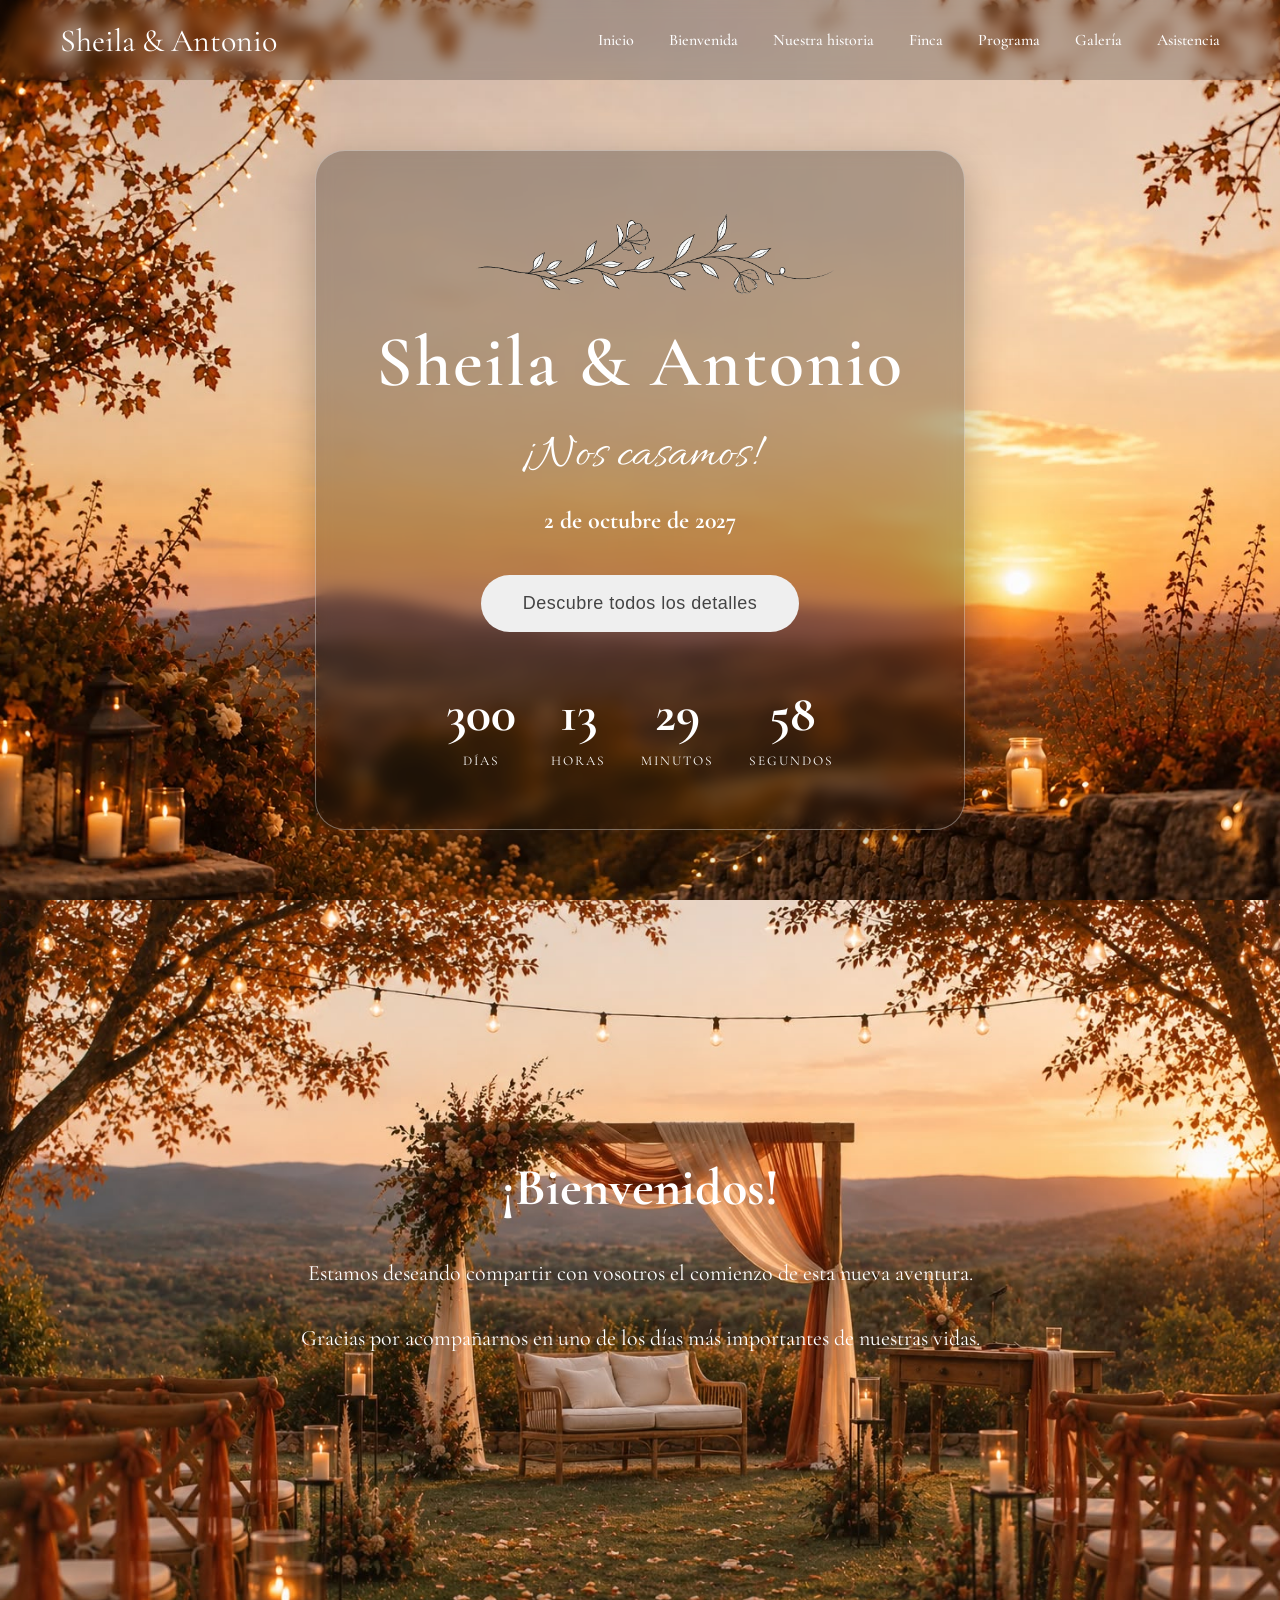
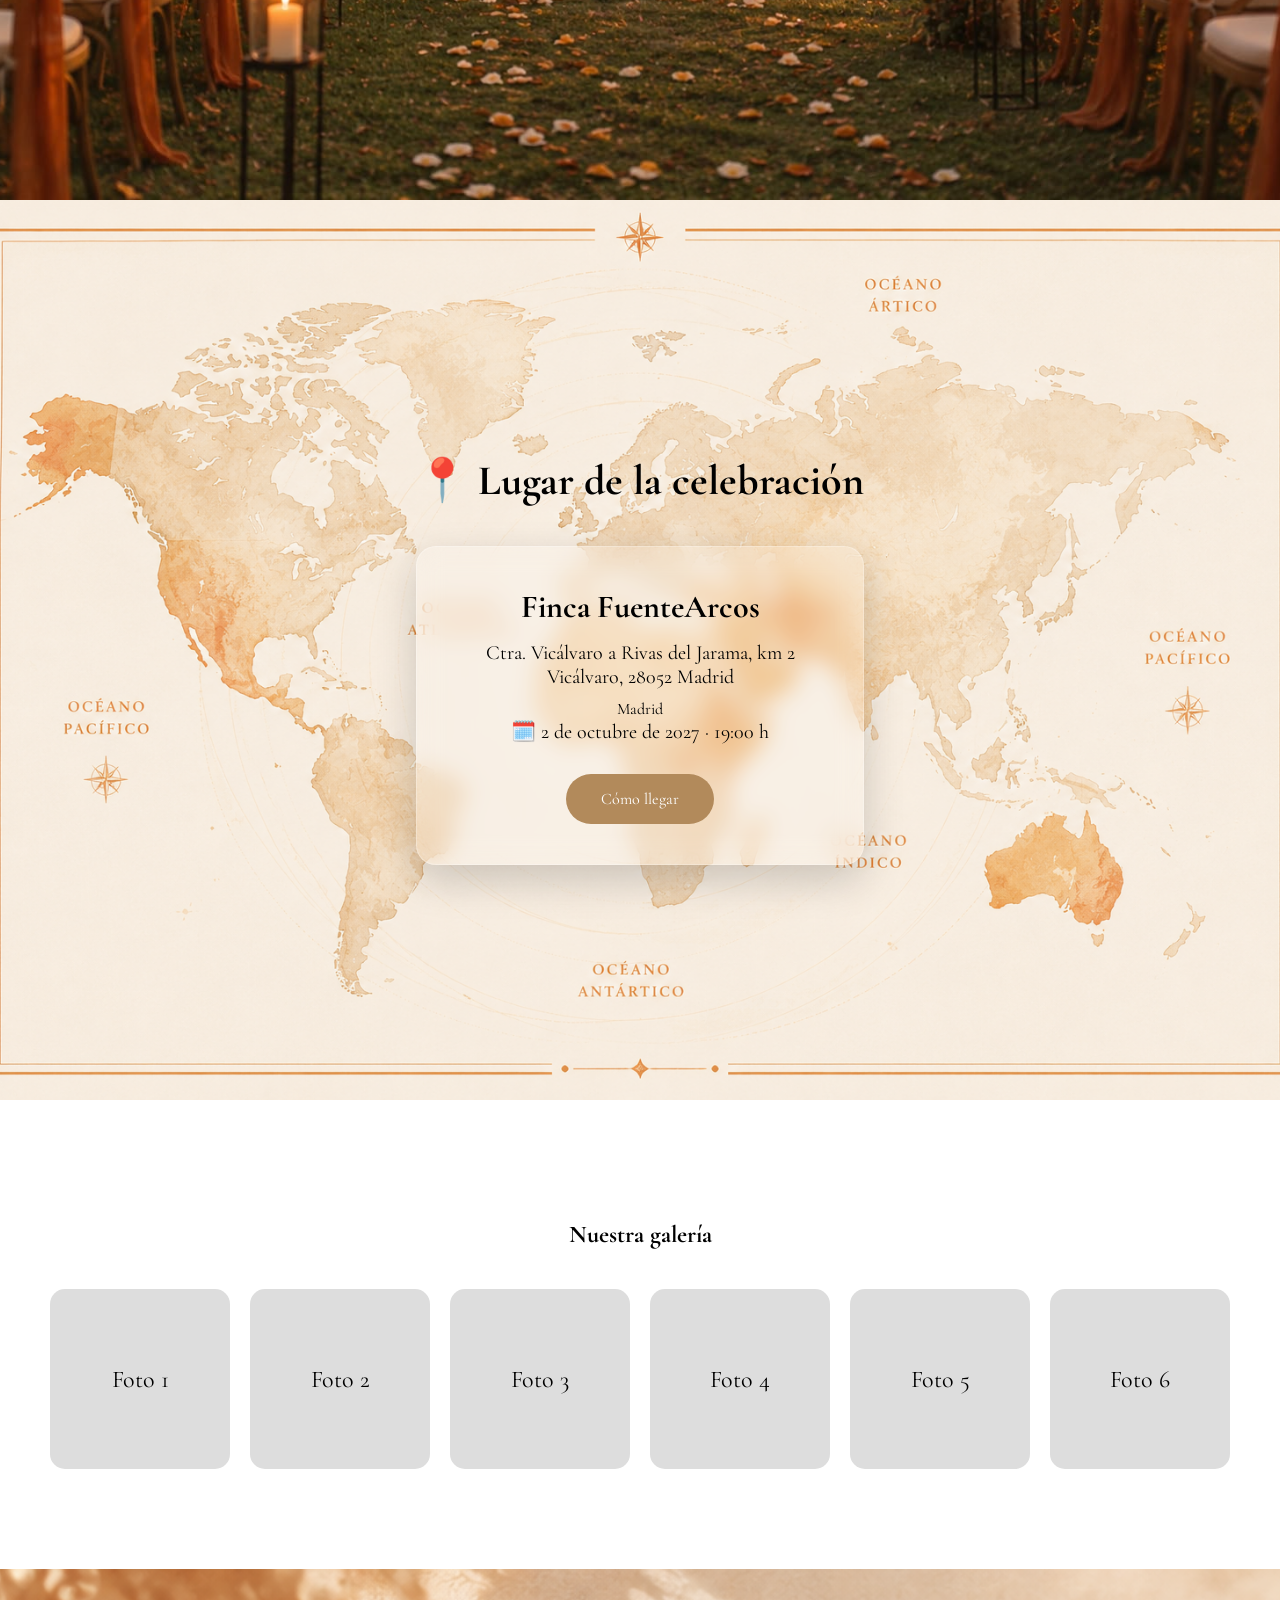
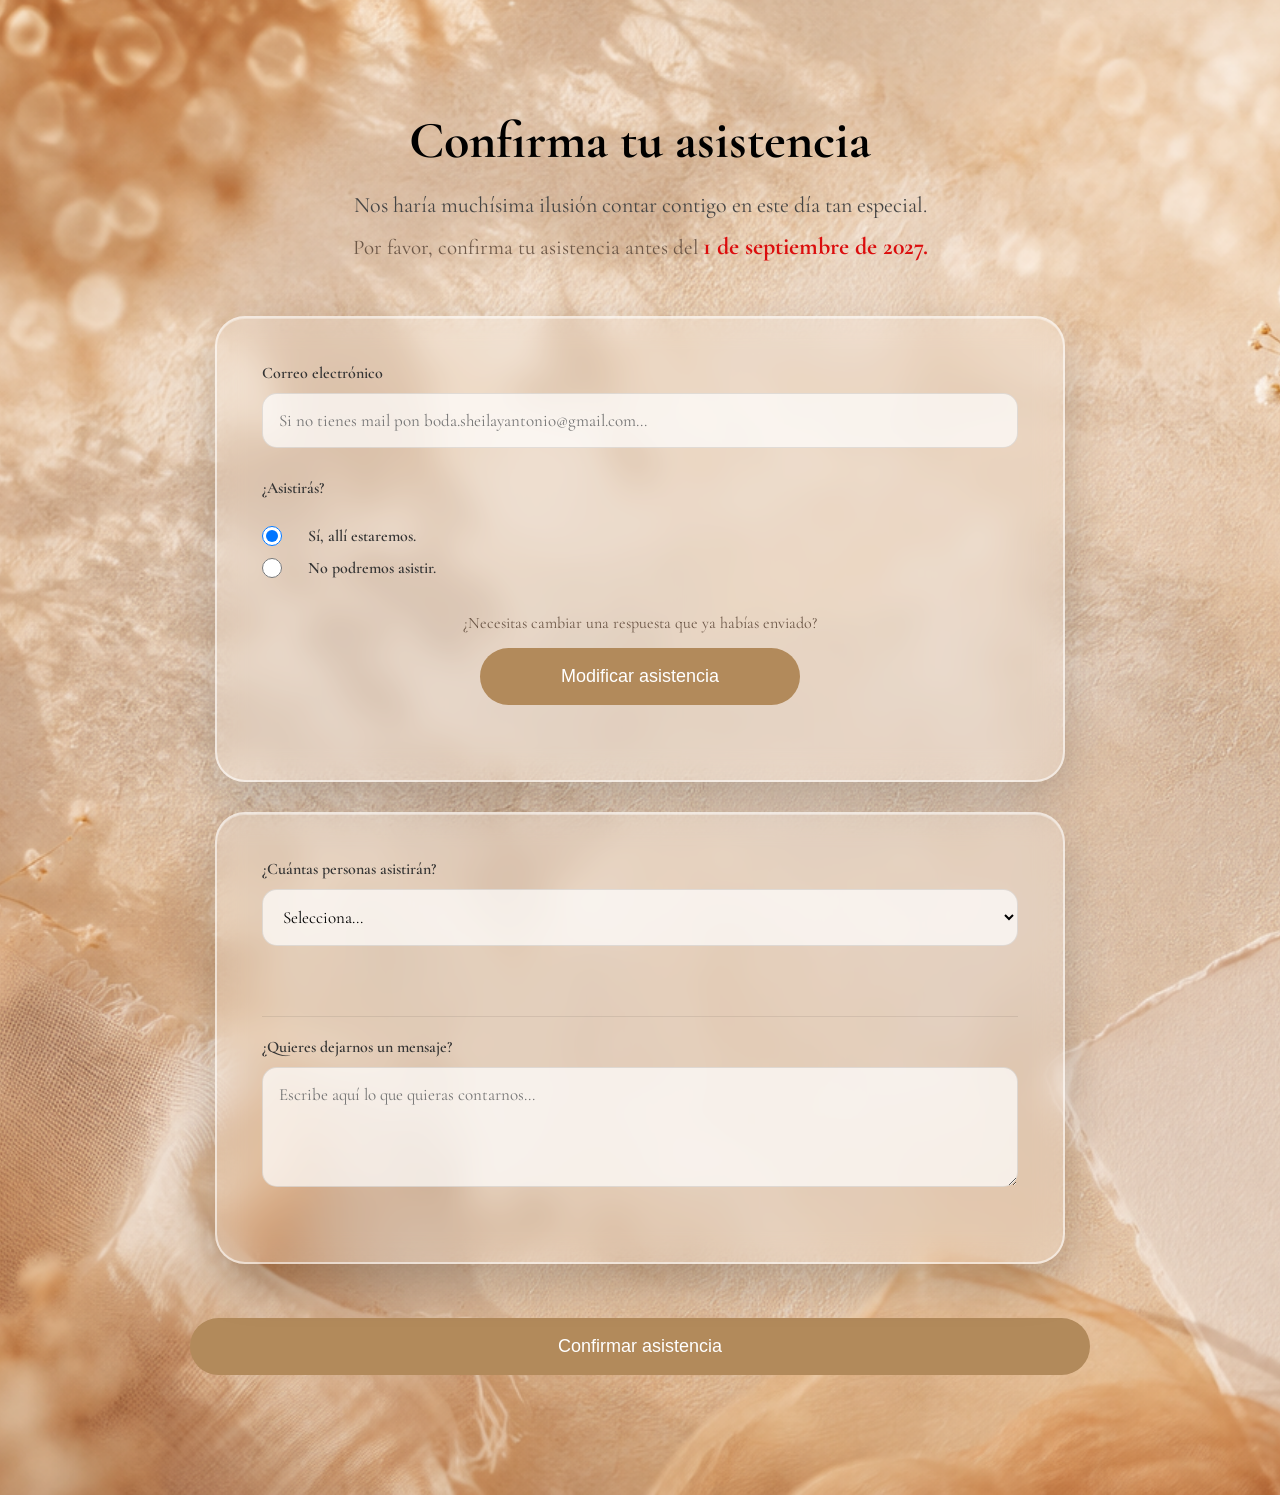
==== index.html @ 1bcec1aa "Descripción del cambio" ====
<!DOCTYPE html>
<html lang="es">

<head>
    <meta charset="UTF-8">
    <meta name="viewport" content="width=device-width, initial-scale=1.0">
    <title>Nuestra boda</title>

    <!-- CSS -->
    <link rel="stylesheet" href="css/style.css">

    <!-- Google Fonts -->
    <link rel="preconnect" href="https://fonts.googleapis.com">
    <link rel="preconnect" href="https://fonts.gstatic.com" crossorigin>

    <link href="https://fonts.googleapis.com/css2?family=Cormorant+Garamond:wght@400;600&family=Montserrat:wght@300;500;700&display=swap" rel="stylesheet">

    <link href="https://fonts.googleapis.com/css2?family=Allura&display=swap" rel="stylesheet">
</head>

<body>

    <!-- =========================
         BARRA DE NAVEGACIÓN
    ========================== -->

    <nav class="navbar">

        <div class="logo">
         Sheila & Antonio
        </div>

        <button
            type="button"
            id="menuToggle"
            class="menu-toggle"
            aria-label="Abrir menú"
            aria-expanded="false"
            aria-controls="menuNavegacion">

            <span></span>
            <span></span>
            <span></span>

        </button>

        <ul id="menuNavegacion">

            <li><a href="#">Inicio</a></li>
            <li><a href="#bienvenida">Bienvenida</a></li>
            <li><a href="#">Nuestra historia</a></li>
            <li><a href="#finca">Finca</a></li>
            <li><a href="#">Programa</a></li>
            <li><a href="#">Galería</a></li>
            <li><a href="#asistencia">Asistencia</a></li>

        </ul>

    </nav>


    <!-- =========================
         PORTADA
    ========================== -->

    <section class="hero">

        <div class="hero-content">

            <div class="overlay">

                <img src="img/logo_flor.png"
                     class="adorno-floral"
                     alt="Adorno floral">

                <h1>Sheila & Antonio</h1>

                <p class="mensaje">
                    ¡Nos casamos!
                </p>

                <h2>2 de octubre de 2027</h2>

                <button id="btnInfo" class="boton-principal">
                    Descubre todos los detalles
                </button>

                <div class="countdown">

                    <div>
                        <span id="dias">000</span>
                        <small>Días</small>
                    </div>

                    <div>
                        <span id="horas">00</span>
                        <small>Horas</small>
                    </div>

                    <div>
                        <span id="minutos">00</span>
                        <small>Minutos</small>
                    </div>

                    <div>
                        <span id="segundos">00</span>
                        <small>Segundos</small>
                    </div>

                </div>

            </div>

        </div>

    </section>


    <!-- =========================
         BIENVENIDA
    ========================== -->

    <section id="bienvenida" class="bienvenida">

        <div class="contenido-bienvenida">

            <h2>¡Bienvenidos!</h2>

            <p>
                Estamos deseando compartir con vosotros el comienzo de esta nueva aventura.
            </p>

            <p>
                Gracias por acompañarnos en uno de los días más importantes de nuestras vidas.
            </p>

        </div>

    </section>


    <!-- =========================
         FINCA
    ========================== -->

    <section id="finca" class="finca">

        <div class="contenido-finca">

            <h2>📍 Lugar de la celebración</h2>

            <div class="tarjeta-finca">

                <h3>Finca FuenteArcos</h3>

                <p class="direccion">
                    Ctra. Vicálvaro a Rivas del Jarama, km 2<br>
                    Vicálvaro, 28052 Madrid
                </p>

                <p>Madrid</p>

                <p class="hora">
                    🗓️ 2 de octubre de 2027 · 19:00 h
                </p>

                <a class="btn-mapa"
                   href="https://www.google.com/maps/place//data=!4m2!3m1!1s0xd423ac9210b9d31:0x128f1963efc38d01?sa=X&ved=1t:8290&ictx=111"
                   target="_blank">

                    Cómo llegar

                </a>

            </div>

        </div>

    </section>


    <!-- =========================
         GALERÍA
    ========================== -->

    <section class="galeria">

        <div class="contenido-galeria">

            <h2>Nuestra galería</h2>

            <div id="contenedorFotos"></div>

        </div>

    </section>

<!-- =========================
     ASISTENCIA
========================= -->

<section id="asistencia" class="asistencia">

    <div class="contenido-asistencia">

        <h2>Confirma tu asistencia</h2>

        <p class="texto-asistencia">
            Nos haría muchísima ilusión contar contigo en este día tan especial.
        </p>

        <p class="fecha-limite">
            Por favor, confirma tu asistencia antes del
            <span>1 de septiembre de 2027.</span>
        </p>

        <form id="formularioAsistencia"
            action="https://script.google.com/macros/s/AKfycbyAbMtqKhKBrFLGI1PVh5pbNw__ouLEEQazLYEHT0qCmwKmHtOqrGkt9QS-QsQX0ey4/exec"
            method="POST"
            target="iframeOculto">
            <!-- =========================
                 TARJETA PRINCIPAL
            ========================== -->

            <div class="tarjeta-asistencia">

                <div class="campo">

                    <label for="email">
                        Correo electrónico
                    </label>

                    <input
                        type="email"
                        id="email"
                        name="email"
                        required
                        placeholder="Si no tienes mail pon boda.sheilayantonio@gmail.com..."></textarea>

                </div>

                <div class="campo">

                    <label>
                        ¿Asistirás?
                    </label>

                    <div class="radio-group">

                        <label>

                            <input
                                type="radio"
                                name="asistencia"
                                value="si"
                                checked>

                            Sí, allí estaremos.

                        </label>

                        <label>

                            <input
                                type="radio"
                                name="asistencia"
                                value="no">

                            No podremos asistir.

                        </label>

                        
                    </div>

                    <div class="modificar-asistencia">

                        <p>
                            ¿Necesitas cambiar una respuesta que ya habías enviado?
                        </p>

                        <button
                            type="button"
                            id="btnModificar"
                            class="btn-confirmar">

                                Modificar asistencia

                        </button>

                    </div>

                </div>

            </div>

            <!-- =========================
                 TARJETA INVITADOS
            ========================== -->

            <div
                id="tarjetaInvitados"
                class="tarjeta-asistencia tarjeta-secundaria visible">

                <div class="campo">

                    <label for="totalAsistentes">
                        ¿Cuántas personas asistirán?
                    </label>

                    <select
                        id="totalAsistentes"
                        name="totalAsistentes">

                        <option value="">Selecciona...</option>

                        <option value="1">1 persona</option>
                        <option value="2">2 personas</option>
                        <option value="3">3 personas</option>
                        <option value="4">4 personas</option>
                        <option value="5">5 personas</option>
                        <option value="6">6 personas</option>

                    </select>

                </div>

                <div id="listaAsistentes"></div>

                <div class="campo mensaje-final">

                    <label for="comentariosSi">
                        ¿Quieres dejarnos un mensaje?
                    </label>

                    <textarea
                        id="comentariosSi"
                        name="comentariosSi"
                        placeholder="Escribe aquí lo que quieras contarnos..."></textarea>

                </div>

            </div>

            <!-- =========================
                 TARJETA MENSAJE
            ========================== -->

            <div
                id="tarjetaMensaje"
                class="tarjeta-asistencia tarjeta-secundaria">

                <div class="campo">

                    <label for="comentarios">
                        ¿Quieres dejarnos un mensaje?
                    </label>

                    <textarea
                        id="comentarios"
                        name="comentarios"
                        placeholder="Escribe aquí lo que quieras contarnos..."></textarea>

                </div>

            </div>

            <!-- =========================
                 BOTÓN
            ========================== -->

            <button
                type="submit"
                class="btn-confirmar">

                Confirmar asistencia

            </button>

        </form>

    </div>

</section>


<iframe
    name="iframeOculto"
    style="display:none;">
</iframe>

<div id="mensajeExito" class="mensaje-exito">

    <div class="mensaje-exito-card">

        <div class="check">❤</div>

        <h2>¡Muchas gracias!</h2>

        <p>
            Hemos recibido correctamente vuestra confirmación.
        </p>

        <p>
            ¡Estamos deseando celebrar este día con vosotros!
        </p>

        <button id="cerrarMensaje" style="display:none;">
            Cerrar
        </button>

    </div>

</div>

<div id="modalModificar" class="modal-modificar">

    <div class="modal-modificar-card">

        <button
            type="button"
            id="cerrarModalModificar"
            class="cerrar-modal">
            ×
        </button>

        <h2>Modificar asistencia</h2>

        <p>
            Introduce el correo electrónico que utilizaste al confirmar.
        </p>

        <div class="campo">

            <label for="emailModificar">
                Correo electrónico
            </label>

            <input
                type="email"
                id="emailModificar"
                placeholder="tu@email.com">

        </div>

        <button
            type="button"
            id="btnBuscarConfirmacion"
            class="btn-confirmar">

            Buscar mi confirmación

        </button>

        <p
            id="mensajeBusqueda"
            class="mensaje-busqueda">
        </p>

    </div>

</div>

<!-- JavaScript -->

<script src="js/script.js"></script>

</body>
</html>
---- css/style.css ----
/* =====================================================
   RESET
===================================================== */

*{
    margin:0;
    padding:0;
    box-sizing:border-box;
}

html{
    scroll-behavior:smooth;
}

body{
    font-family:"Cormorant Garamond", serif;
}


/* =====================================================
   NAVBAR
===================================================== */

.navbar{
    position:fixed;
    top:0;
    left:0;
    width:100%;
    height:80px;

    display:flex;
    justify-content:space-between;
    align-items:center;

    padding:0 60px;

    background:rgba(0,0,0,.20);
    backdrop-filter:blur(8px);

    z-index:1000;
}

.logo{
    color:white;
    font-size:32px;
}

.navbar ul{
    list-style:none;
    display:flex;
    gap:35px;
}

.navbar a{
    color:white;
    text-decoration:none;
    font-weight:500;
    transition:.3s;
}

.navbar a:hover{
    opacity:.7;
}


/* =====================================================
   HERO
===================================================== */

.hero{
    height:100vh;

    display:flex;
    justify-content:center;
    align-items:center;

    background:url("../img/fondo_principal.jpeg") center center / cover no-repeat;
}

.hero-content{
    height:100%;

    display:flex;
    justify-content:center;
    align-items:center;

    padding-top:80px;
}


/* =====================================================
   TARJETA PRINCIPAL
===================================================== */

.overlay{
    padding:60px;

    text-align:center;
    color:white;

    background:rgba(0,0,0,.25);
    backdrop-filter:blur(8px);

    border:1px solid rgba(255,255,255,.35);
    border-radius:30px;

    box-shadow:0 15px 40px rgba(0,0,0,.25);
}

.adorno-floral{
    display:block;
    width:500px;
    max-width:90%;
    margin:0 auto 10px;
}

h1{
    font-size:72px;
    font-weight:600;
    letter-spacing:2px;

    margin-bottom:20px;
}

h2{
    margin-top:20px;
    margin-bottom:40px;
}

.mensaje{
    font-family:"Allura", cursive;
    font-size:48px;
    color:white;

    margin:15px 0;
}


/* =====================================================
   BOTÓN PRINCIPAL
===================================================== */

.boton-principal{
    padding:18px 42px;

    border:none;
    border-radius:40px;

    cursor:pointer;

    font-size:18px;
    font-weight:500;
    letter-spacing:.5px;

    color:#444;

    background-image:url("../img/fondo_boton.jpg");

    transition:.3s;
}

.boton-principal:hover{
    transform:translateY(-4px) scale(1.03);
    box-shadow:0 10px 30px rgba(0,0,0,.25);
}


/* =====================================================
   CUENTA ATRÁS
===================================================== */

.countdown{
    display:flex;
    justify-content:center;
    gap:35px;

    margin-top:50px;
}

.countdown div{
    display:flex;
    flex-direction:column;
    align-items:center;
}

.countdown span{
    font-size:52px;
    font-weight:bold;
    color:white;
}

.countdown small{
    margin-top:8px;

    color:white;

    text-transform:uppercase;
    letter-spacing:2px;
}


/* =====================================================
   BIENVENIDA
===================================================== */

.bienvenida{
    height:100vh;

    display:flex;
    justify-content:center;
    align-items:center;

    padding:20px;

    background:url("../img/ceremonia.jpeg") center center / cover no-repeat;
}

.contenido-bienvenida{
    max-width:800px;

    text-align:center;
    color:white;

    transform:translateY(-90px);
}

.bienvenida h2{
    font-size:52px;
    margin-bottom:35px;
}

.bienvenida p{
    font-size:22px;
    line-height:1.8;

    color:white;

    margin-bottom:25px;
}


/* =====================================================
   FINCA
===================================================== */

.finca{
    height:100vh;

    display:flex;
    justify-content:center;
    align-items:center;

    padding:20px;

    background:url("../img/mapa.png") center center / cover no-repeat;
}

.contenido-finca{
    max-width:900px;
    text-align:center;
}

.finca h2{
    font-size:42px;
    margin-bottom:40px;
}

.tarjeta-finca{
    max-width:700px;

    margin:40px auto 0;
    padding:40px;

    text-align:center;

    background:rgba(255,255,255,.18);
    backdrop-filter:blur(12px);
    -webkit-backdrop-filter:blur(12px);

    border:1px solid rgba(255,255,255,.25);
    border-radius:20px;

    box-shadow:0 15px 40px rgba(0,0,0,.18);
}

.tarjeta-finca h3{
    font-size:32px;
    margin-bottom:15px;
}

.direccion{
    font-size:20px;
    margin-bottom:10px;
}

.hora{
    font-size:20px;
    margin-bottom:30px;
}

.btn-mapa{
    display:inline-block;

    padding:15px 35px;

    border-radius:40px;

    background:#b28a5b;
    color:white;

    text-decoration:none;

    transition:.3s;
}

.btn-mapa:hover{
    transform:translateY(-3px);
}


/* =====================================================
   GALERÍA
===================================================== */

.galeria{
    padding:100px 40px;

    background:white;
    text-align:center;
}

#contenedorFotos{
    display:flex;
    flex-wrap:wrap;
    justify-content:center;

    gap:20px;

    margin-top:40px;
}

.foto{
    width:180px;
    height:180px;

    display:flex;
    justify-content:center;
    align-items:center;

    border-radius:15px;

    background:#ddd;

    font-size:24px;
}


/* =====================================================
   SECCIÓN INFO (si la utilizas más adelante)
===================================================== */

.info{
    min-height:100vh;

    display:flex;
    flex-direction:column;
    justify-content:center;
    align-items:center;

    padding:100px 40px;

    background:#f8f6f2;
}

.info h2{
    font-size:50px;
    margin-bottom:20px;
}

.info p{
    max-width:700px;

    text-align:center;

    font-size:20px;
    line-height:1.8;
}


/* =====================================================
   ASISTENCIA
===================================================== */

.asistencia{

    min-height:100vh;

    display:flex;
    justify-content:center;
    align-items:center;

    padding:120px 20px;

    background:url("../img/fondo_asistencia.png") center center / cover no-repeat;

}

.contenido-asistencia{

    width:100%;
    max-width:900px;

    text-align:center;

}

.asistencia h2{

    font-size:52px;
    margin-bottom:20px;

}

.texto-asistencia{

    font-size:22px;
    margin-bottom:10px;

    color:#444;

}

.fecha-limite{

    font-size:21px;

    color:#6d5848;

    margin-bottom:50px;

    line-height:1.6;

}

.fecha-limite span{

    font-size:24px;

    font-weight:700;

    color:#db0d0d;

}


/* =====================================================
   TARJETAS
===================================================== */

.tarjeta-asistencia{

    width:100%;
    max-width:850px;

    margin:0 auto 30px;

    padding:45px;

    background:rgba(255,255,255,.20);

    backdrop-filter:blur(14px);
    -webkit-backdrop-filter:blur(14px);

    border:2px solid rgba(255,255,255,.55);

    border-radius:30px;

    box-shadow:
        0 20px 45px rgba(0,0,0,.18),
        inset 0 1px 0 rgba(255,255,255,.35);

}


/* =====================================================
   TARJETAS SECUNDARIAS
===================================================== */

.tarjeta-secundaria{

    overflow:hidden;

    opacity:0;

    transform:translateY(-25px);

    filter:blur(6px);

    max-height:0;

    padding:0 45px;

    margin-top:-10px;

    transition:
        opacity .45s ease,
        transform .45s ease,
        filter .45s ease,
        max-height .60s cubic-bezier(.22,1,.36,1),
        padding .45s ease,
        margin .45s ease;

}

.tarjeta-secundaria.visible{

    opacity:1;

    transform:translateY(0);

    filter:blur(0);

    max-height:6000px;

    padding:45px;

    margin-top:30px;

}


/* =====================================================
   CAMPOS
===================================================== */

.campo{

    display:flex;
    flex-direction:column;

    margin-bottom:30px;

    text-align:left;

}

.campo label{

    margin-bottom:10px;

    font-weight:600;

    color:#333;

}

.campo input,
.campo select,
.campo textarea{

    width:100%;

    padding:16px;

    font-size:17px;

    font-family:inherit;

    background:rgba(255,255,255,.70);

    border:1px solid rgba(0,0,0,.10);

    border-radius:15px;

    outline:none;

    transition:.30s;

}

.campo input:focus,
.campo select:focus,
.campo textarea:focus{

    border-color:#b28a5b;

    box-shadow:0 0 12px rgba(178,138,91,.20);

}

textarea{

    resize:vertical;

    min-height:120px;

}


/* =====================================================
   RADIO
===================================================== */

.radio-group{

    display:flex;

    align-items:center;

    gap:40px;

    flex-wrap:nowrap;

    margin-top:15px;

}

.radio-group label{

    display:flex;

    align-items:center;

    gap:10px;

    cursor:pointer;

    white-space:nowrap;

}


/* =====================================================
   LISTA INVITADOS
===================================================== */

#listaAsistentes{

    overflow:hidden;

    height:auto;

    transition:height .45s cubic-bezier(.22,1,.36,1);

}


/* =====================================================
   TARJETA INVITADO
===================================================== */

.tarjeta-invitado{

    margin-top:35px;

    padding:35px;

    border-radius:22px;

    background:rgba(255,255,255,.22);

    backdrop-filter:blur(10px);

    border:2px solid rgba(255,255,255,.45);

    box-shadow:
        0 10px 30px rgba(0,0,0,.12),
        inset 0 1px 0 rgba(255,255,255,.25);

    opacity:0;

    transform:translateY(-20px);

    transition:
        opacity .45s ease,
        transform .45s ease;

}

.tarjeta-invitado.visible{

    opacity:1;

    transform:translateY(0);

}

.tarjeta-invitado.ocultar{

    opacity:0;

    transform:translateY(-15px);

}


/* =====================================================
   BOTÓN
===================================================== */

.btn-confirmar{

    width:100%;

    padding:18px;

    border:none;

    border-radius:40px;

    background:#b28a5b;

    color:white;

    font-size:18px;

    cursor:pointer;

    transition:.30s;

}

.btn-confirmar:hover{

    transform:translateY(-3px);

    box-shadow:0 10px 25px rgba(0,0,0,.20);

}

.mensaje-final{

    margin-top:40px;

    padding-top:20px;

    border-top:1px solid rgba(0,0,0,.08);

}

/* ===========================
   MENSAJE DE CONFIRMACIÓN
=========================== */

.mensaje-exito{

    position:fixed;
    inset:0;

    background:rgba(0,0,0,.55);

    display:flex;
    justify-content:center;
    align-items:center;

    opacity:0;
    visibility:hidden;

    transition:.35s;

    z-index:9999;

}

.mensaje-exito.visible{

    opacity:1;
    visibility:visible;

}

.mensaje-exito-card{

    background:white;

    padding:45px;

    width:min(90%,480px);

    border-radius:22px;

    text-align:center;

    transform:translateY(25px);

    transition:.35s;

    box-shadow:0 25px 60px rgba(0,0,0,.20);

}

.mensaje-exito.visible .mensaje-exito-card{

    transform:translateY(0);

}

.check{

    font-size:55px;

    margin-bottom:15px;

}

.mensaje-exito h2{

    margin-bottom:15px;

    color:#d97706;

}

.mensaje-exito p{

    margin-bottom:10px;

    line-height:1.6;

}

.mensaje-exito button{

    margin-top:25px;

    border:none;

    padding:14px 30px;

    border-radius:40px;

    cursor:pointer;

    background:#d97706;

    color:white;

    font-size:16px;

    transition:.25s;

}

.mensaje-exito button:hover{

    background:#b45309;

}

/* =====================================================
   BOTÓN MODIFICAR ASISTENCIA
===================================================== */

.modificar-asistencia{

    margin-top:35px;

    display:flex;

    flex-direction:column;

    align-items:center;

    gap:15px;

}

.modificar-asistencia p{

    margin:0;

    text-align:center;

    color:#6d5848;

}

#btnModificar{

    width:320px;
    max-width:100%;

}
/* =====================================================
   RESPONSIVE MÓVILES
===================================================== */

@media (max-width:768px){

    /* NAVBAR */

    .navbar{

        height:70px;

        padding:0 20px;

    }

    .logo{

        font-size:24px;

    }

    .navbar ul{

        gap:18px;

    }

    .navbar a{

        font-size:15px;

    }

    /* HERO */

    .overlay{

        width:95%;

        padding:35px 20px;

    }

    h1{

        font-size:44px;

        letter-spacing:1px;

    }

    .mensaje{

        font-size:34px;

    }

    h2{

        font-size:34px;

    }

    /* CONTADOR */

    .countdown{

        gap:18px;

        flex-wrap:wrap;

    }

    .countdown span{

        font-size:36px;

    }

    .countdown small{

        font-size:12px;

    }

    /* BIENVENIDA */

    .bienvenida{

        height:auto;

        min-height:100vh;

    }

    .contenido-bienvenida{

        transform:none;

        padding:80px 0;

    }

    .bienvenida h2{

        font-size:38px;

    }

    .bienvenida p{

        font-size:19px;

    }

    /* FINCA */

    .finca{

        height:auto;

        min-height:100vh;

    }

    .tarjeta-finca{

        padding:30px 20px;

    }

    /* ASISTENCIA */

    .tarjeta-asistencia{

        padding:30px 20px;

    }

    .tarjeta-secundaria.visible{

        padding:30px 20px;

    }

    .tarjeta-invitado{

        padding:25px 18px;

    }

    /* RADIOS */

    .radio-group{

        display:flex;
        flex-direction:column;
        align-items:flex-start;

        gap:10px;

        margin-top:18px;

    }

    .radio-group label{

        display:flex;
        align-items:center;

        gap:8px;

        width:auto;

        margin:0;
        padding:0;

        white-space:normal;

    }

    .radio-group input[type="radio"]{

        margin:0;

        width:auto;

        flex:0 0 auto;
    }

    /* BOTONES */

    .boton-principal,

    .btn-confirmar{

        width:100%;

    }

}

/* =====================================================
   MENÚ HAMBURGUESA - MÓVIL Y TABLET
===================================================== */

.menu-toggle{

    display:none;

    width:42px;
    height:42px;

    padding:8px;

    border:0;
    background:transparent;

    cursor:pointer;

    position:relative;
    z-index:1002;

}

.menu-toggle span{

    display:block;

    width:100%;
    height:3px;

    margin:5px 0;

    background:white;

    border-radius:3px;

    transition:
        transform .3s ease,
        opacity .25s ease;

}


/* Solo móvil y tablet */

@media (max-width:1024px){

    .navbar{

        height:70px;

        padding:0 20px;

        justify-content:space-between;

    }

    .navbar .logo{

        font-size:25px;

        position:relative;
        z-index:1002;

    }

    .menu-toggle{

        display:block;

    }

    .navbar ul{

        position:absolute;

        top:70px;
        left:0;

        width:100%;

        display:flex;
        flex-direction:column;
        align-items:center;

        gap:0;

        padding:12px 0 20px;

        background:rgba(35,24,18,.96);

        backdrop-filter:blur(14px);
        -webkit-backdrop-filter:blur(14px);

        box-shadow:0 15px 30px rgba(0,0,0,.25);

        opacity:0;
        visibility:hidden;

        transform:translateY(-15px);

        pointer-events:none;

        transition:
            opacity .3s ease,
            visibility .3s ease,
            transform .3s ease;

    }

    .navbar ul.menu-abierto{

        opacity:1;
        visibility:visible;

        transform:translateY(0);

        pointer-events:auto;

    }

    .navbar ul li{

        width:100%;

        text-align:center;

    }

    .navbar ul a{

        display:block;

        width:100%;

        padding:13px 20px;

        font-size:17px;

    }

    .navbar ul a:hover{

        background:rgba(255,255,255,.08);

        opacity:1;

    }


    /* Animación hamburguesa → X */

    .menu-toggle.activo span:nth-child(1){

        transform:translateY(8px) rotate(45deg);

    }

    .menu-toggle.activo span:nth-child(2){

        opacity:0;

    }

    .menu-toggle.activo span:nth-child(3){

        transform:translateY(-8px) rotate(-45deg);

    }

}

/* =====================================================
   MÓVIL EN HORIZONTAL
===================================================== */

@media (max-width: 1024px) and (orientation: landscape) and (max-height: 600px){

    /* NAVBAR */

    .navbar{
        height:58px;
        padding:0 18px;
    }

    .navbar .logo{
        font-size:22px;
    }

    .navbar ul{
        top:58px;
        max-height:calc(100vh - 58px);
        overflow-y:auto;
    }


    /* PORTADA */

    .hero{
        height:auto;
        min-height:100svh;
    }

    .hero-content{
        height:auto;
        min-height:100svh;

        padding:
            75px
            16px
            24px;
    }

    .overlay{
        width:min(94%, 720px);

        padding:
            20px
            30px;

        border-radius:22px;
    }

    .adorno-floral{
        width:260px;
        max-height:70px;

        object-fit:contain;

        margin-bottom:0;
    }

    h1{
        font-size:38px;
        line-height:1;

        margin-bottom:8px;
    }

    .mensaje{
        font-size:29px;

        margin:5px 0;
    }

    .overlay h2{
        font-size:20px;

        margin:
            6px
            0
            14px;
    }

    .boton-principal{
        width:auto;

        padding:
            11px
            28px;

        font-size:15px;
    }


    /* CONTADOR */

    .countdown{
        flex-wrap:nowrap;

        gap:28px;

        margin-top:18px;
    }

    .countdown span{
        font-size:30px;
        line-height:1;
    }

    .countdown small{
        margin-top:4px;

        font-size:9px;
        letter-spacing:1px;
    }


    /* SECCIONES GENERALES */

    .bienvenida,
    .finca{
        height:auto;
        min-height:100svh;

        padding:
            80px
            25px
            35px;
    }

    .contenido-bienvenida{
        transform:none;
        padding:0;
    }

    .bienvenida h2{
        font-size:36px;
        margin-bottom:18px;
    }

    .bienvenida p{
        font-size:17px;
        line-height:1.45;

        margin-bottom:12px;
    }

    .finca h2{
        font-size:32px;

        margin-bottom:20px;
    }

    .tarjeta-finca{
        margin-top:15px;

        padding:
            22px
            28px;
    }


    /* ASISTENCIA */

    .asistencia{
        min-height:100svh;

        padding:
            85px
            20px
            45px;
    }

    .asistencia h2{
        font-size:36px;
    }

    .texto-asistencia{
        font-size:18px;
    }

    .fecha-limite{
        margin-bottom:25px;

        font-size:17px;
    }

    .tarjeta-asistencia{
        padding:
            25px
            28px;
    }

    .tarjeta-secundaria.visible{
        padding:
            25px
            28px;
    }

    .tarjeta-invitado{
        padding:
            22px
            25px;
    }


    /* Mensaje de confirmación */

    .mensaje-exito-card{
        max-height:90svh;
        overflow-y:auto;

        padding:
            25px
            30px;
    }

    .check{
        font-size:42px;
        margin-bottom:8px;
    }

    .mensaje-exito h2{
        margin-bottom:8px;
    }

    .radio-group{
        display:flex;
        flex-direction:column;
        align-items:flex-start;

        gap:12px;

        width:max-content;
        max-width:100%;

        margin-top:18px;
    }

    .radio-group label{
        display:grid;

        grid-template-columns:28px auto;
        align-items:center;

        column-gap:14px;

        width:auto;
        max-width:100%;

        margin:0;
        padding:0;

        white-space:normal;
    }

    .radio-group input[type="radio"]{
        width:20px;
        height:20px;

        margin:0;

        justify-self:start;
    }

}

/* =====================================================
   RADIOS EN TABLET — VERTICAL Y HORIZONTAL
===================================================== */

@media (min-width:769px) and (max-width:1024px){

    .radio-group{

        display:flex;
        flex-direction:column;
        align-items:flex-start;

        gap:14px;

        width:auto;
        max-width:100%;

        margin-top:18px;

    }

    .radio-group label{

        display:grid;

        grid-template-columns:30px auto;
        align-items:center;

        column-gap:16px;

        width:auto;
        max-width:100%;

        margin:0;
        padding:0;

        white-space:normal;

    }

    .radio-group input[type="radio"]{

        width:20px;
        height:20px;

        margin:0;

        justify-self:start;

        flex:0 0 auto;

    }

}

/* =====================================================
   RADIOS EN TABLET HORIZONTAL
===================================================== */

@media (min-width:769px) and (max-width:1366px) and (orientation:landscape){

    .radio-group{

        display:flex;
        flex-direction:column;
        align-items:flex-start;

        gap:12px;

        width:auto;
        max-width:100%;

        margin-top:18px;

    }

    .radio-group label{

        display:grid;

        grid-template-columns:30px auto;
        align-items:center;

        column-gap:16px;

        width:auto;
        max-width:100%;

        margin:0;
        padding:0;

        white-space:normal;

    }

    .radio-group input[type="radio"]{

        width:20px;
        height:20px;

        margin:0;

        justify-self:start;

        flex:0 0 auto;

    }

}


/* =====================================================
   MODAL MODIFICAR ASISTENCIA
===================================================== */

.modal-modificar{

    position:fixed;
    inset:0;

    display:flex;
    justify-content:center;
    align-items:center;

    padding:20px;

    background:rgba(0,0,0,.55);

    opacity:0;
    visibility:hidden;

    transition:.3s;

    z-index:9999;
}

.modal-modificar.visible{

    opacity:1;
    visibility:visible;
}

.modal-modificar-card{

    position:relative;

    width:min(90%,520px);

    padding:45px;

    background:white;

    border-radius:25px;

    box-shadow:0 25px 60px rgba(0,0,0,.25);

    transform:translateY(25px);

    transition:.3s;
}

.modal-modificar.visible .modal-modificar-card{

    transform:translateY(0);
}

.modal-modificar-card h2{

    text-align:center;

    margin-top:0;
    margin-bottom:15px;

    color:#6d5848;
}

.modal-modificar-card > p{

    text-align:center;

    margin-bottom:30px;
}

.cerrar-modal{

    position:absolute;

    top:15px;
    right:20px;

    border:none;
    background:none;

    font-size:30px;

    cursor:pointer;

    color:#777;
}

.mensaje-busqueda{

    margin-top:20px;

    text-align:center;

    color:#6d5848;
}
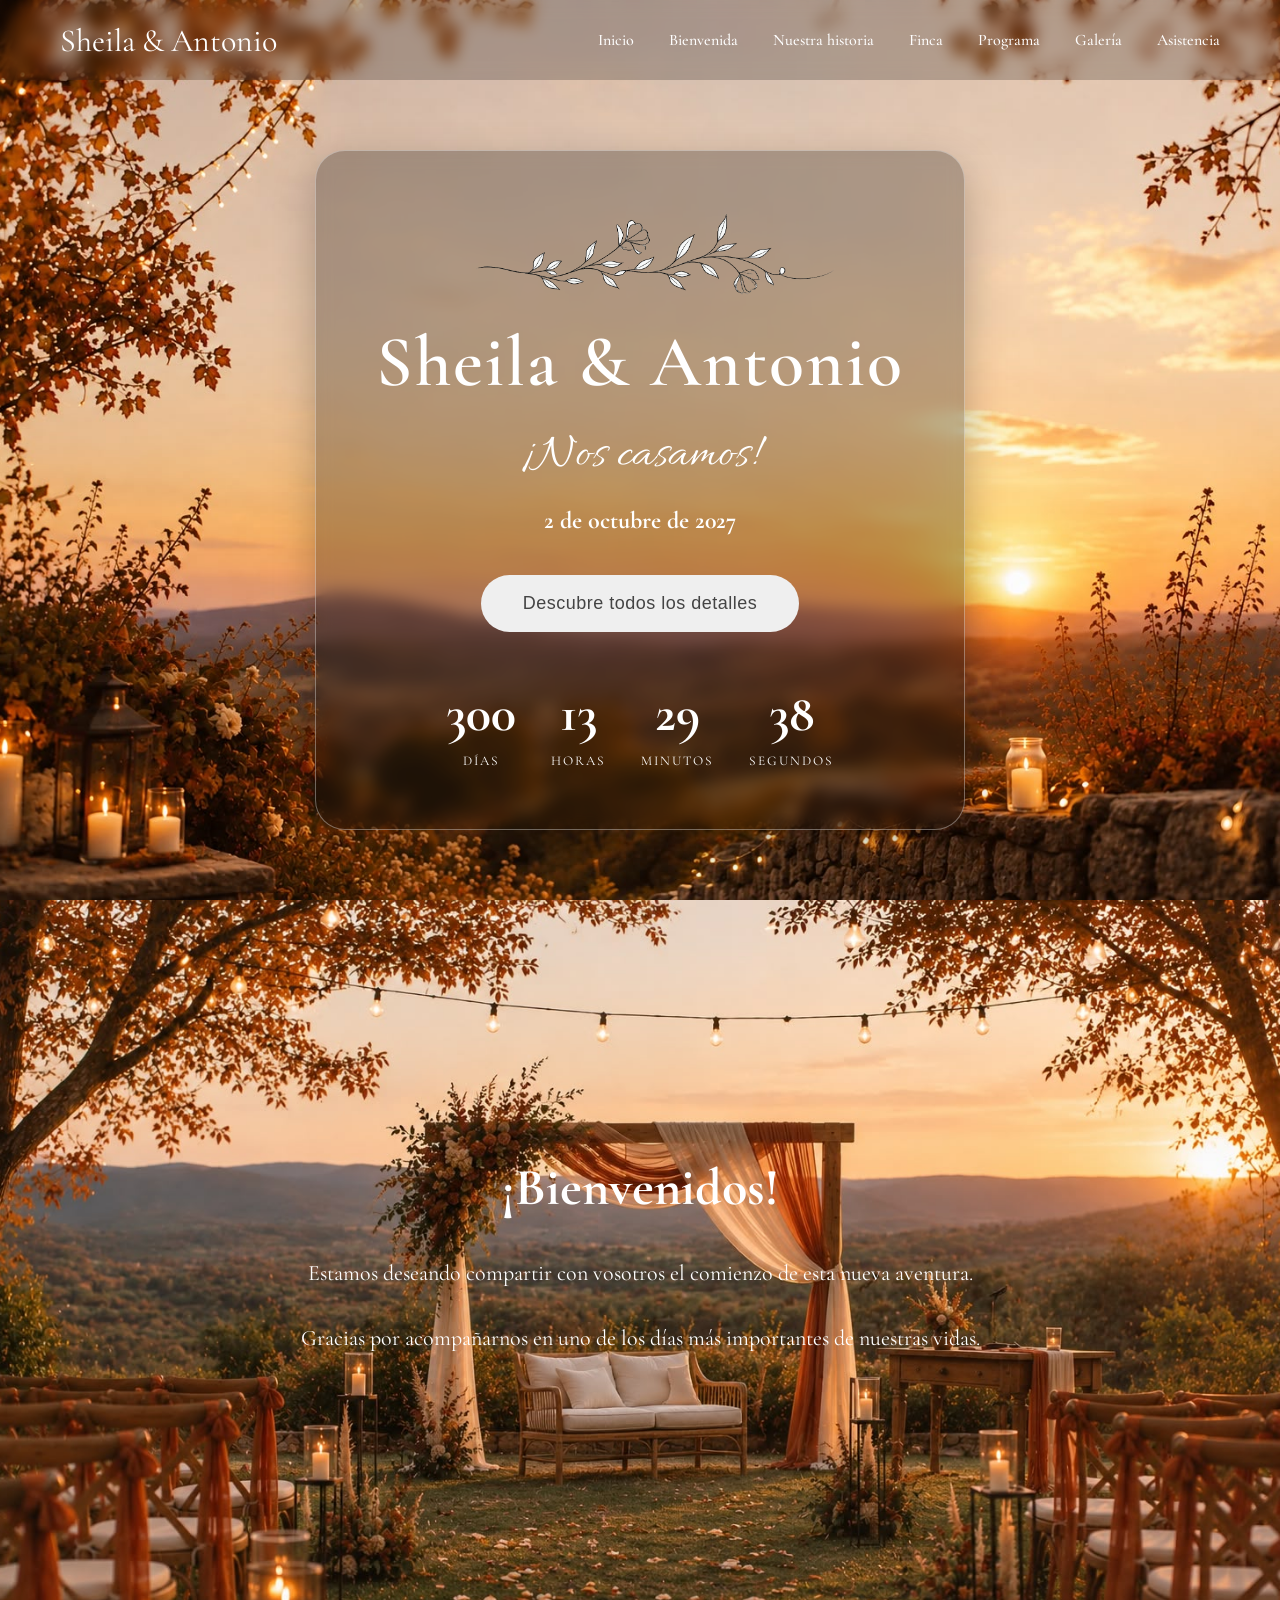
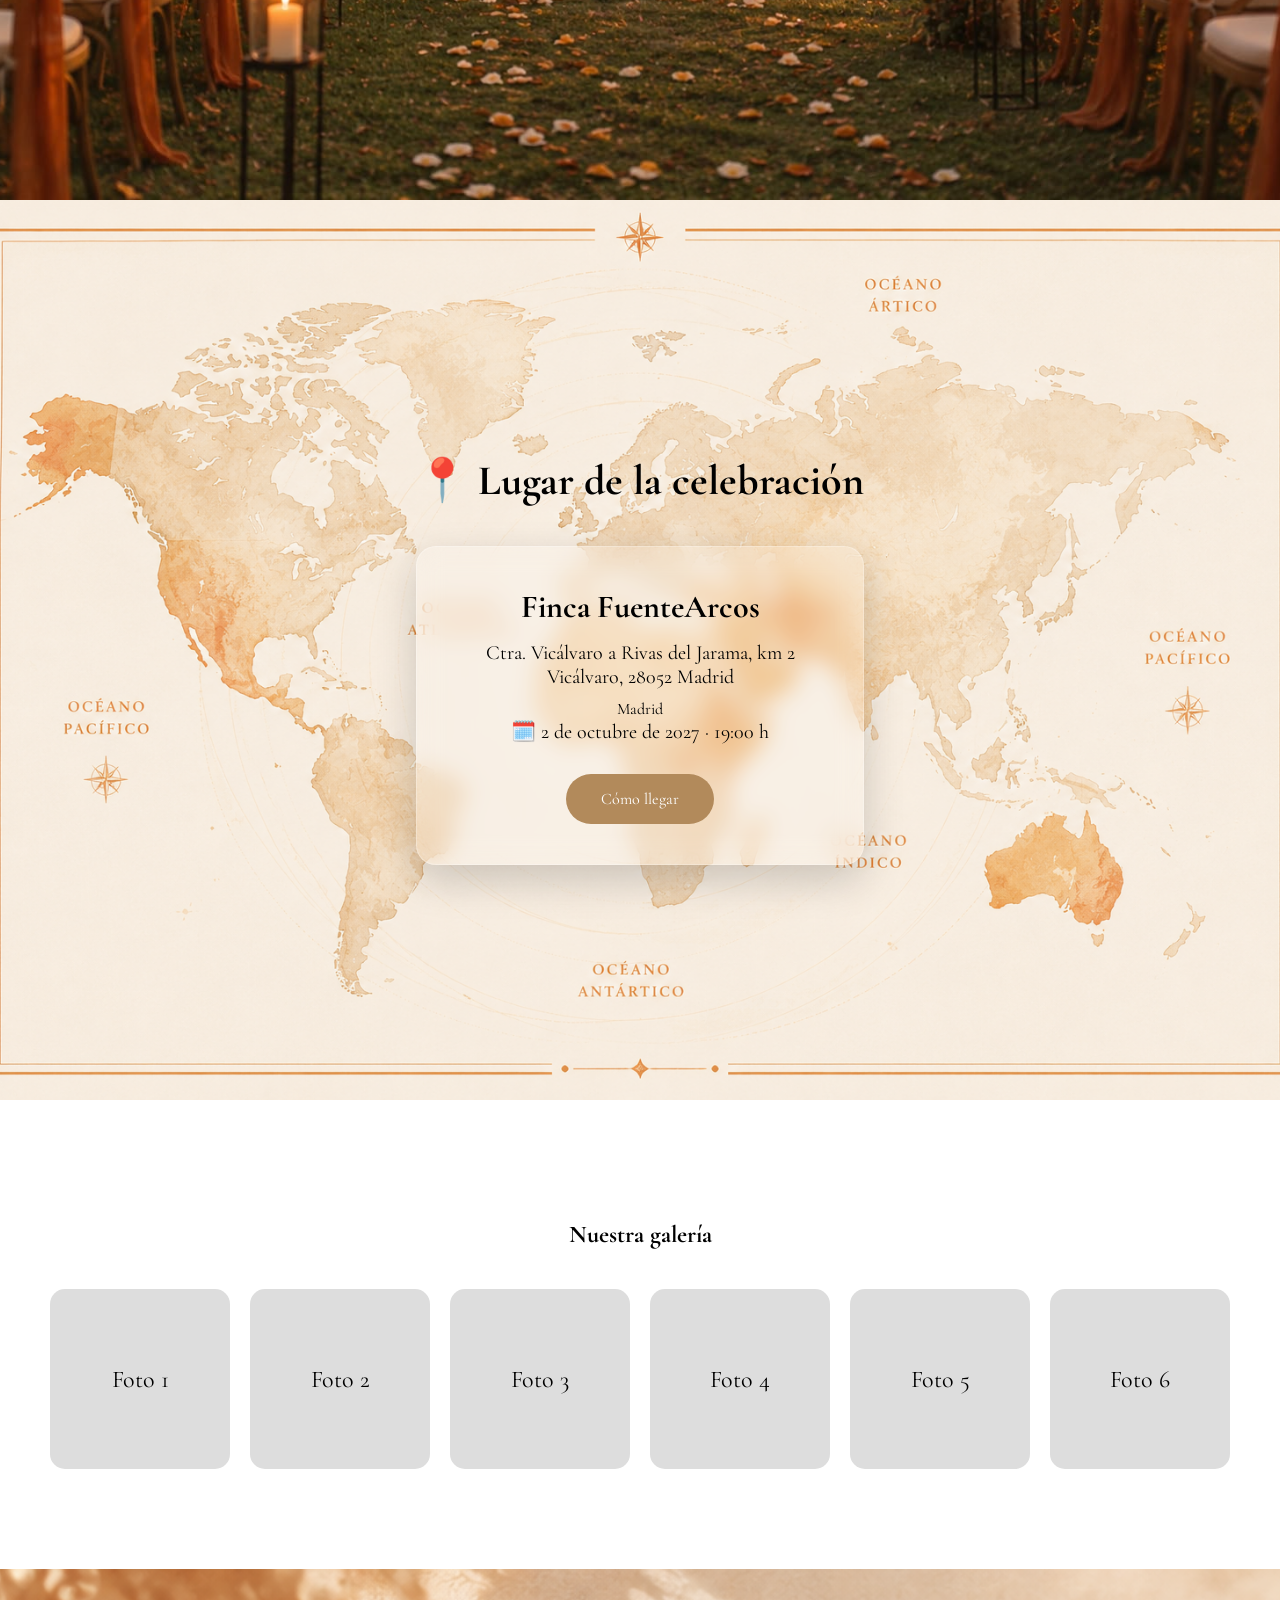
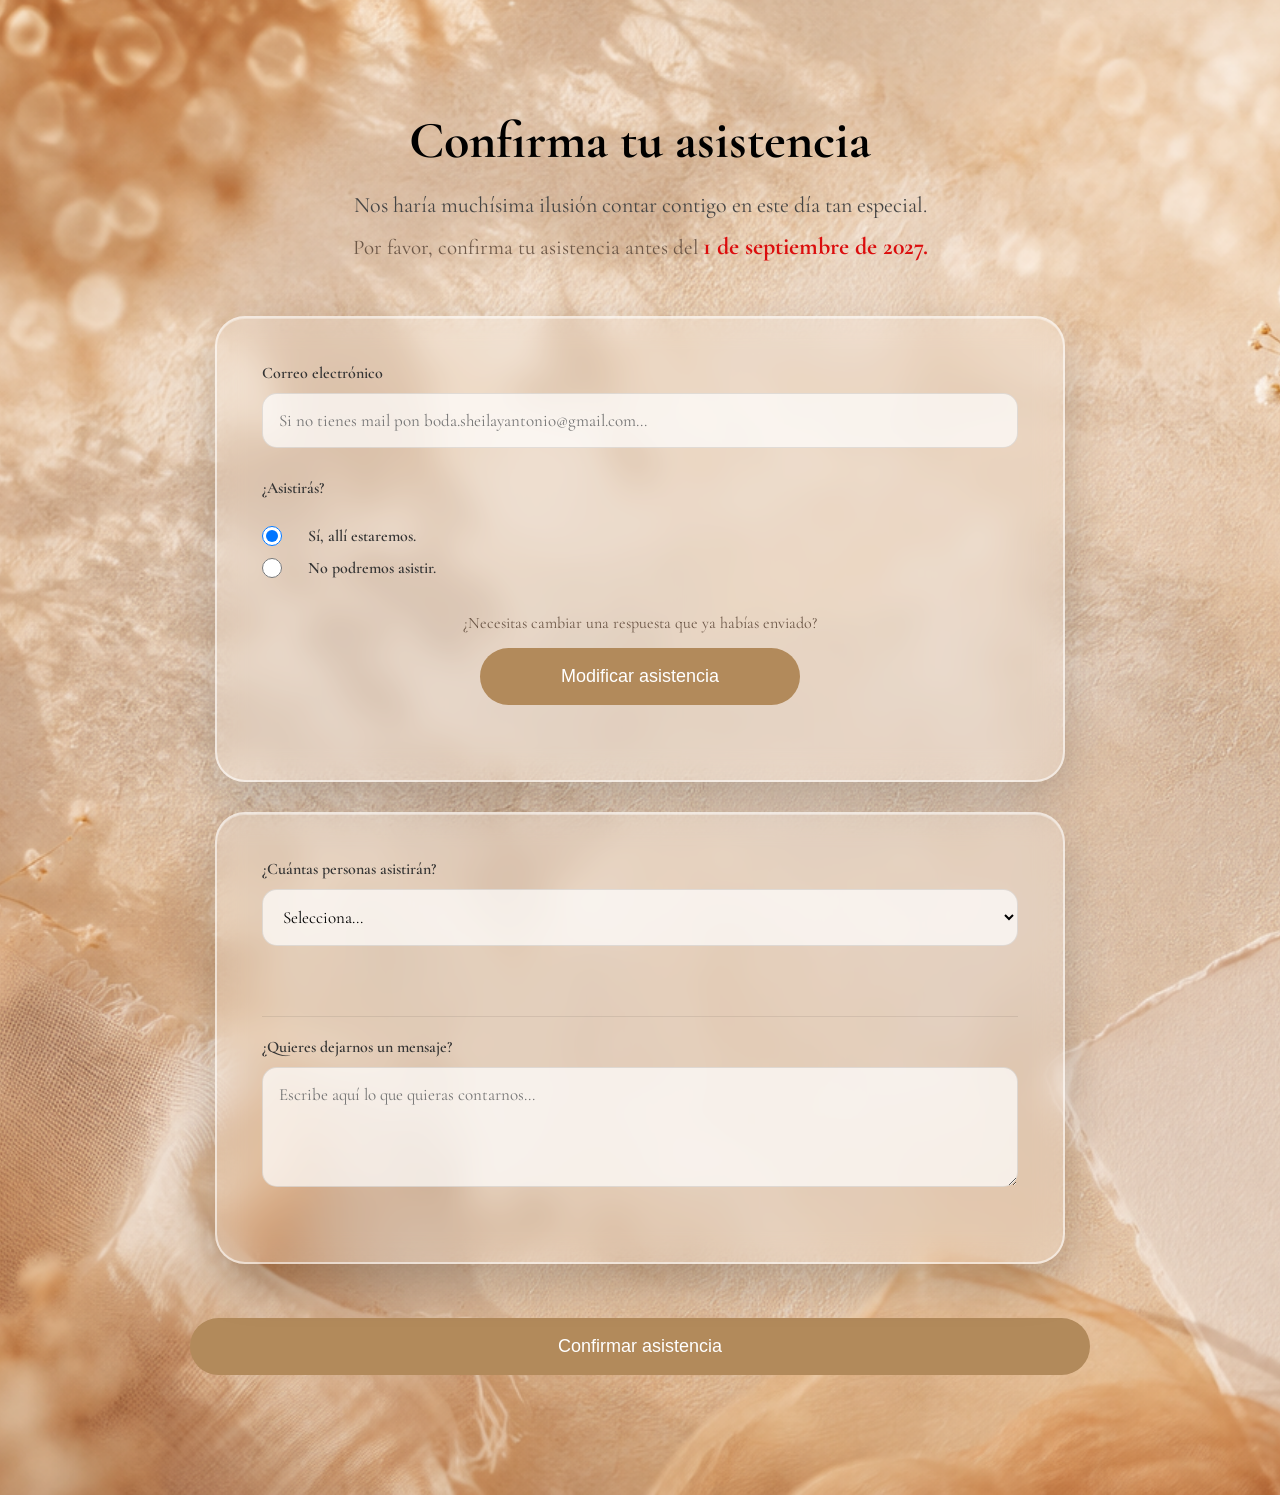
==== commit 1e21783a: "Descripción del cambio" ====
--- a/index.html
+++ b/index.html
@@ -456,6 +456,22 @@
             id="mensajeBusqueda"
             class="mensaje-busqueda">
         </p>
+        <div id="datosConfirmacion" class="datos-confirmacion">
+
+        <h3>Tu confirmación actual</h3>
+
+            <div id="contenidoConfirmacion"></div>
+
+            <button
+                type="button"
+                id="btnEditarConfirmacion"
+                class="btn-confirmar">
+
+                Editar mi asistencia
+
+            </button>
+
+        </div>
 
     </div>
 
--- a/css/style.css
+++ b/css/style.css
@@ -1729,4 +1729,64 @@
     text-align:center;
 
     color:#6d5848;
+}
+
+/* =====================================================
+   DATOS CONFIRMACIÓN ENCONTRADA
+===================================================== */
+
+.datos-confirmacion{
+
+    display:none;
+
+    margin-top:30px;
+
+    padding-top:25px;
+
+    border-top:1px solid rgba(0,0,0,.10);
+
+}
+
+.datos-confirmacion.visible{
+
+    display:block;
+
+}
+
+.datos-confirmacion h3{
+
+    text-align:center;
+
+    font-size:24px;
+
+    margin-bottom:20px;
+
+    color:#6d5848;
+
+}
+
+.invitado-encontrado{
+
+    margin-bottom:15px;
+
+    padding:18px;
+
+    border-radius:15px;
+
+    background:#f7f4ef;
+
+}
+
+.invitado-encontrado strong{
+
+    display:block;
+
+    margin-bottom:5px;
+
+}
+
+#btnEditarConfirmacion{
+
+    margin-top:20px;
+
 }
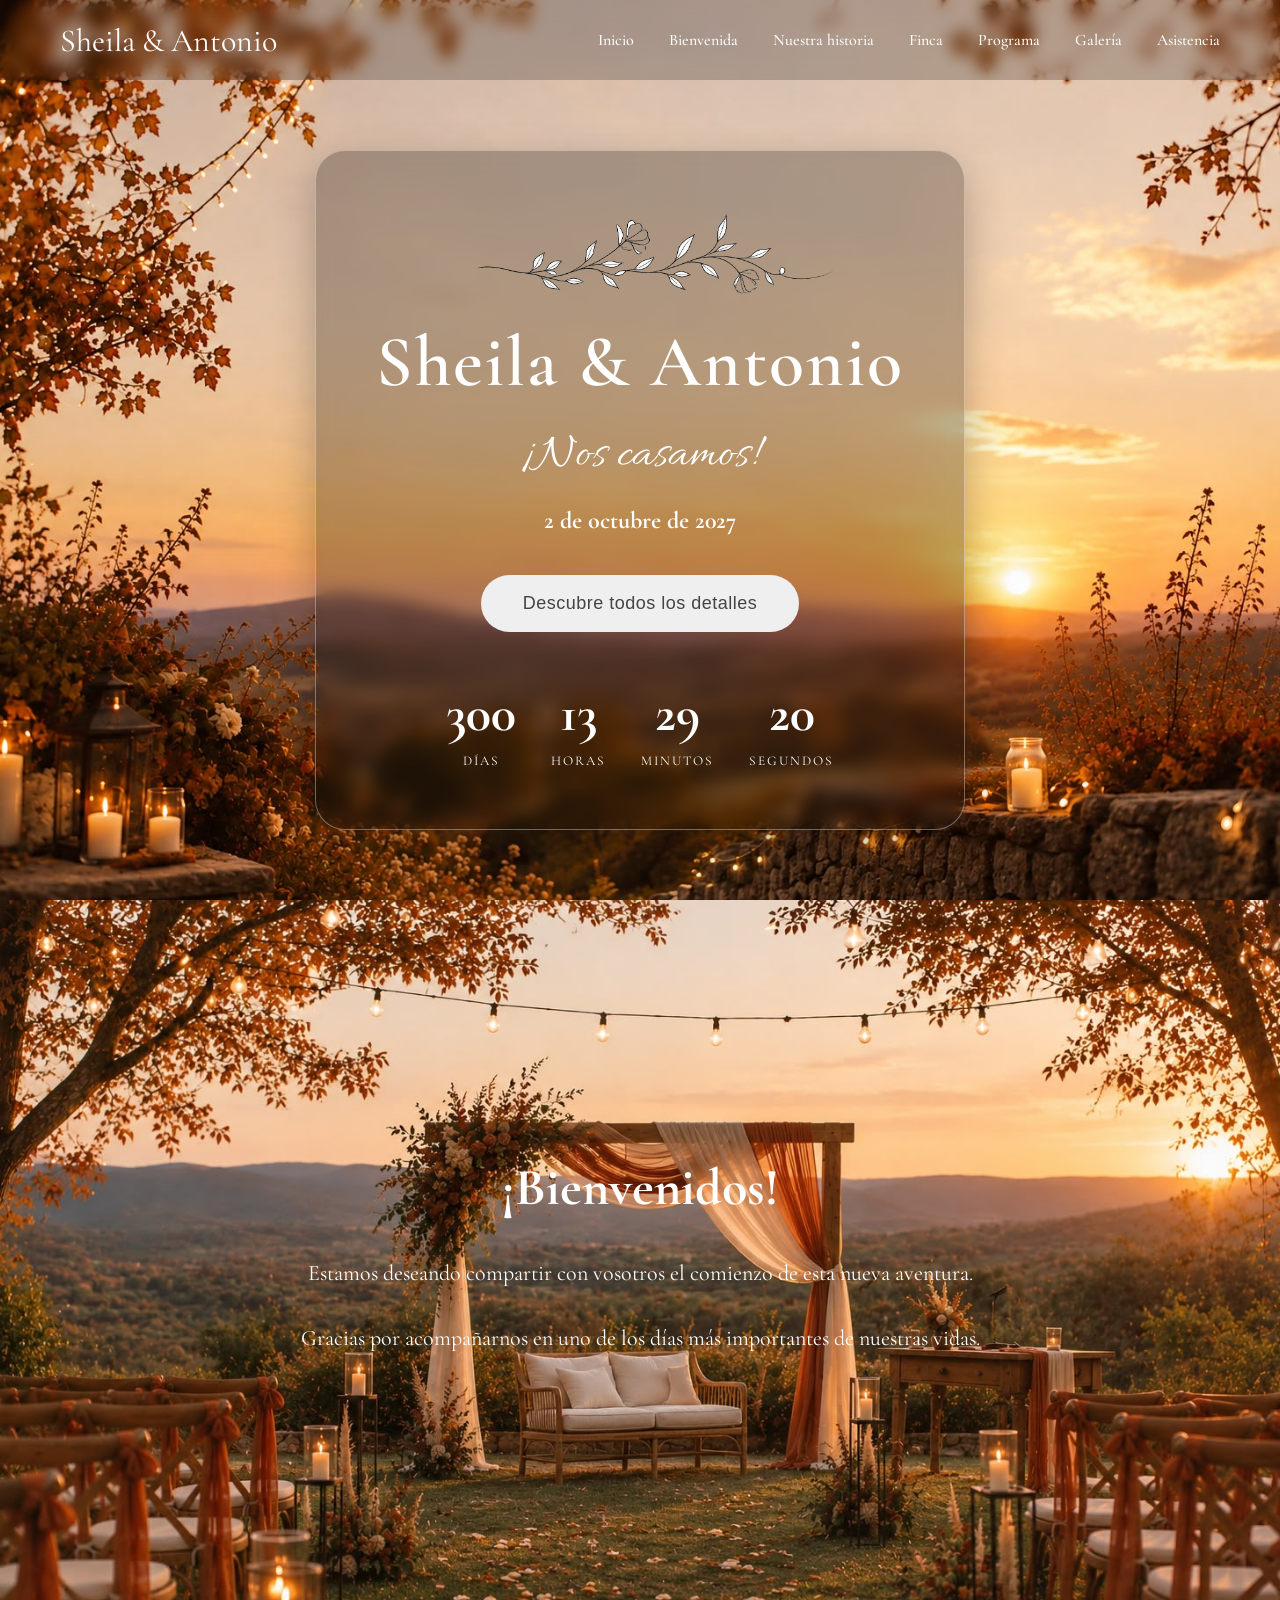
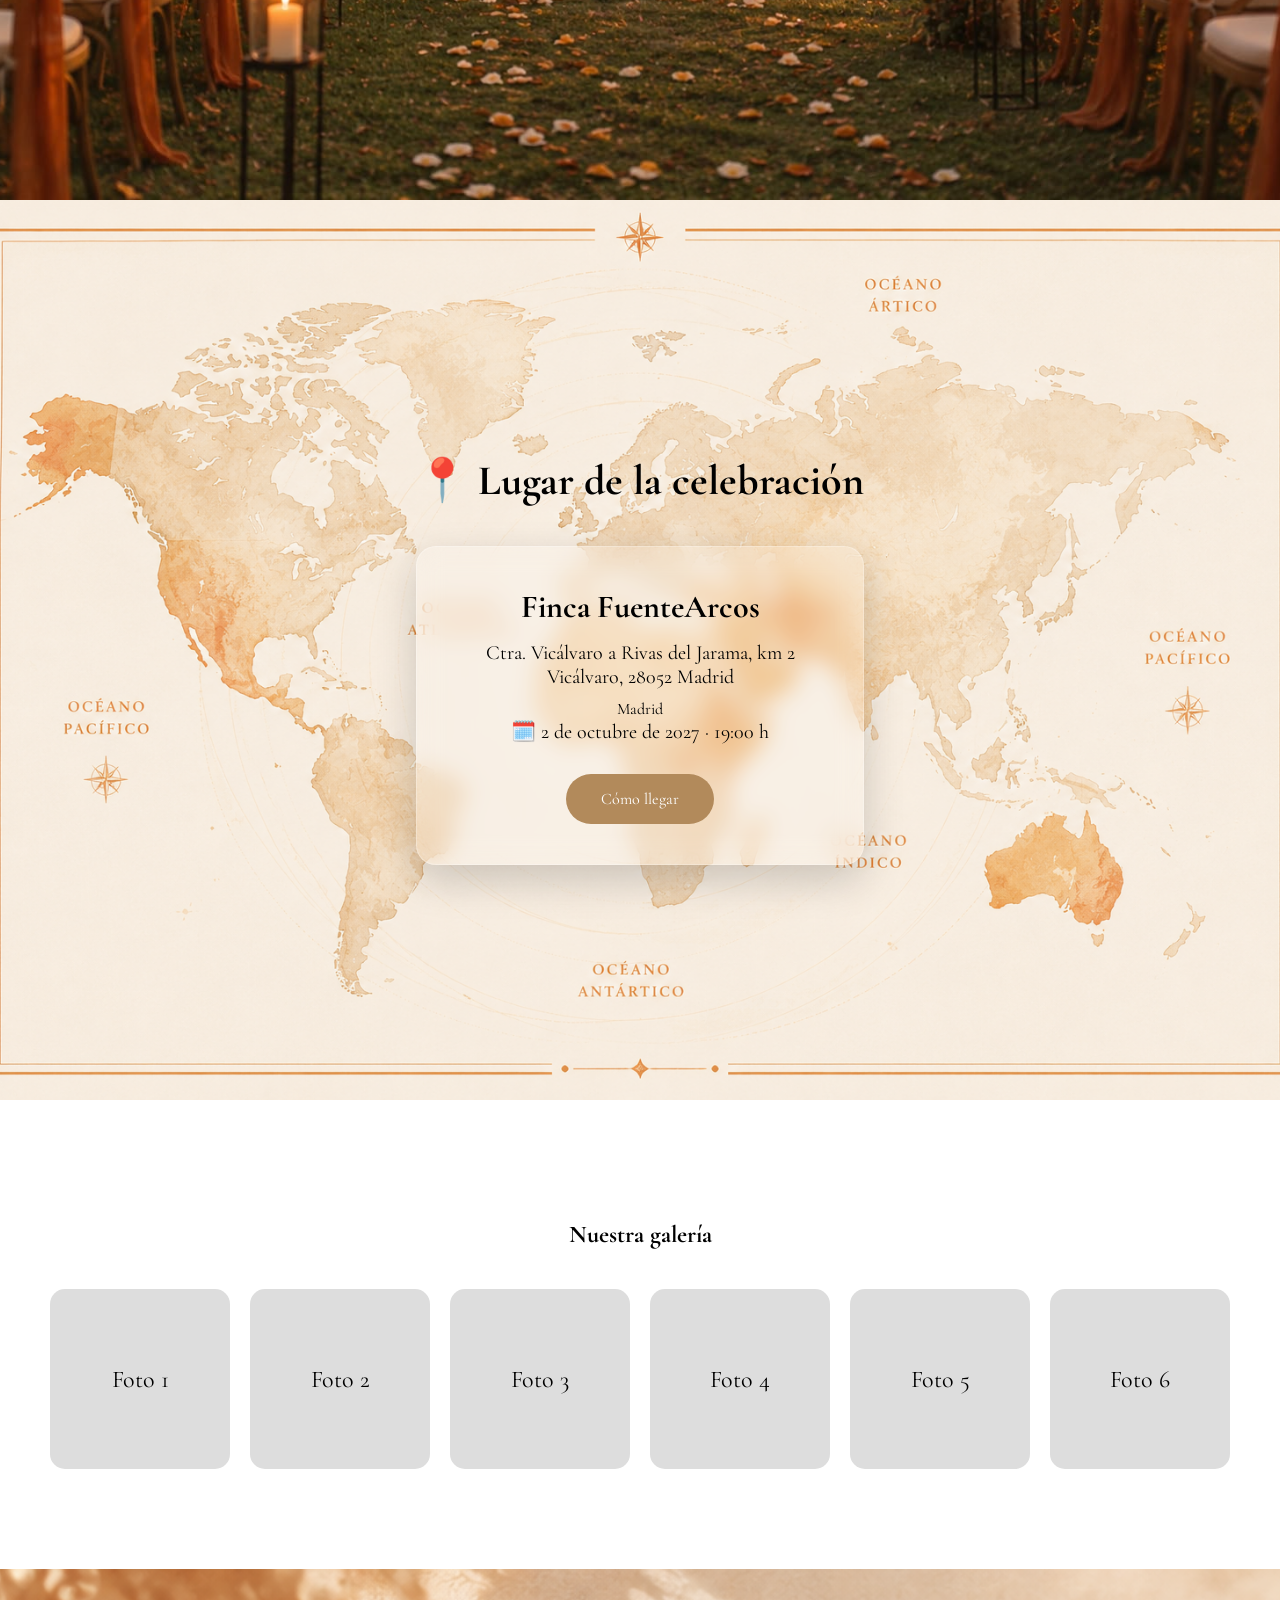
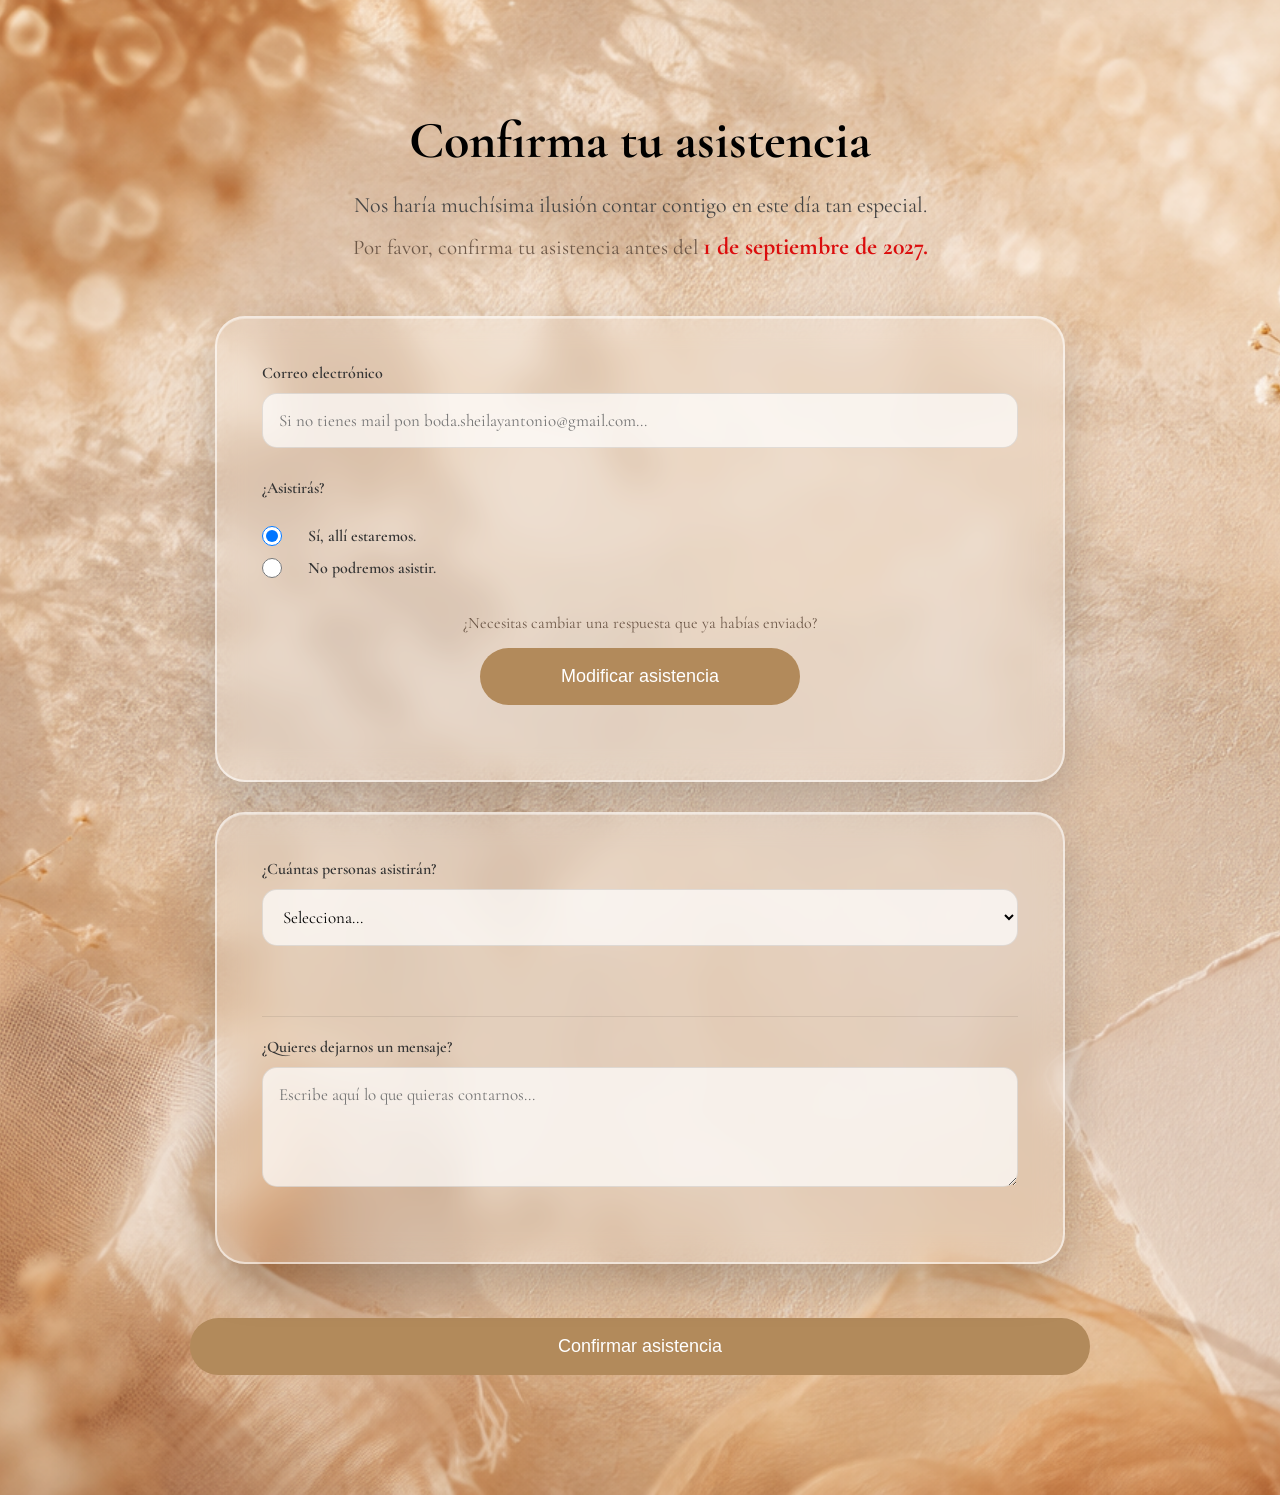
==== commit deb9a78f: "Descripción del cambio" ====
--- a/index.html
+++ b/index.html
@@ -458,7 +458,7 @@
         </p>
         <div id="datosConfirmacion" class="datos-confirmacion">
 
-        <h3>Tu confirmación actual</h3>
+            <h3>Tu confirmación actual</h3>
 
             <div id="contenidoConfirmacion"></div>
 
@@ -472,6 +472,8 @@
             </button>
 
         </div>
+        
+        
 
     </div>
 
--- a/css/style.css
+++ b/css/style.css
@@ -1644,9 +1644,11 @@
 
     display:flex;
     justify-content:center;
-    align-items:center;
-
-    padding:20px;
+    align-items:flex-start;
+
+    overflow-y:auto;
+
+    padding:40px 20px;
 
     background:rgba(0,0,0,.55);
 
@@ -1681,6 +1683,10 @@
     transform:translateY(25px);
 
     transition:.3s;
+
+    margin:auto 0;
+
+    max-height:none;
 }
 
 .modal-modificar.visible .modal-modificar-card{
@@ -1789,4 +1795,20 @@
 
     margin-top:20px;
 
+}
+
+/* =====================================================
+   PANTALLAS MODAL MODIFICAR ASISTENCIA
+===================================================== */
+
+.pantalla-modal{
+
+    display:none;
+
+}
+
+.pantalla-modal.visible{
+
+    display:block;
+
 }
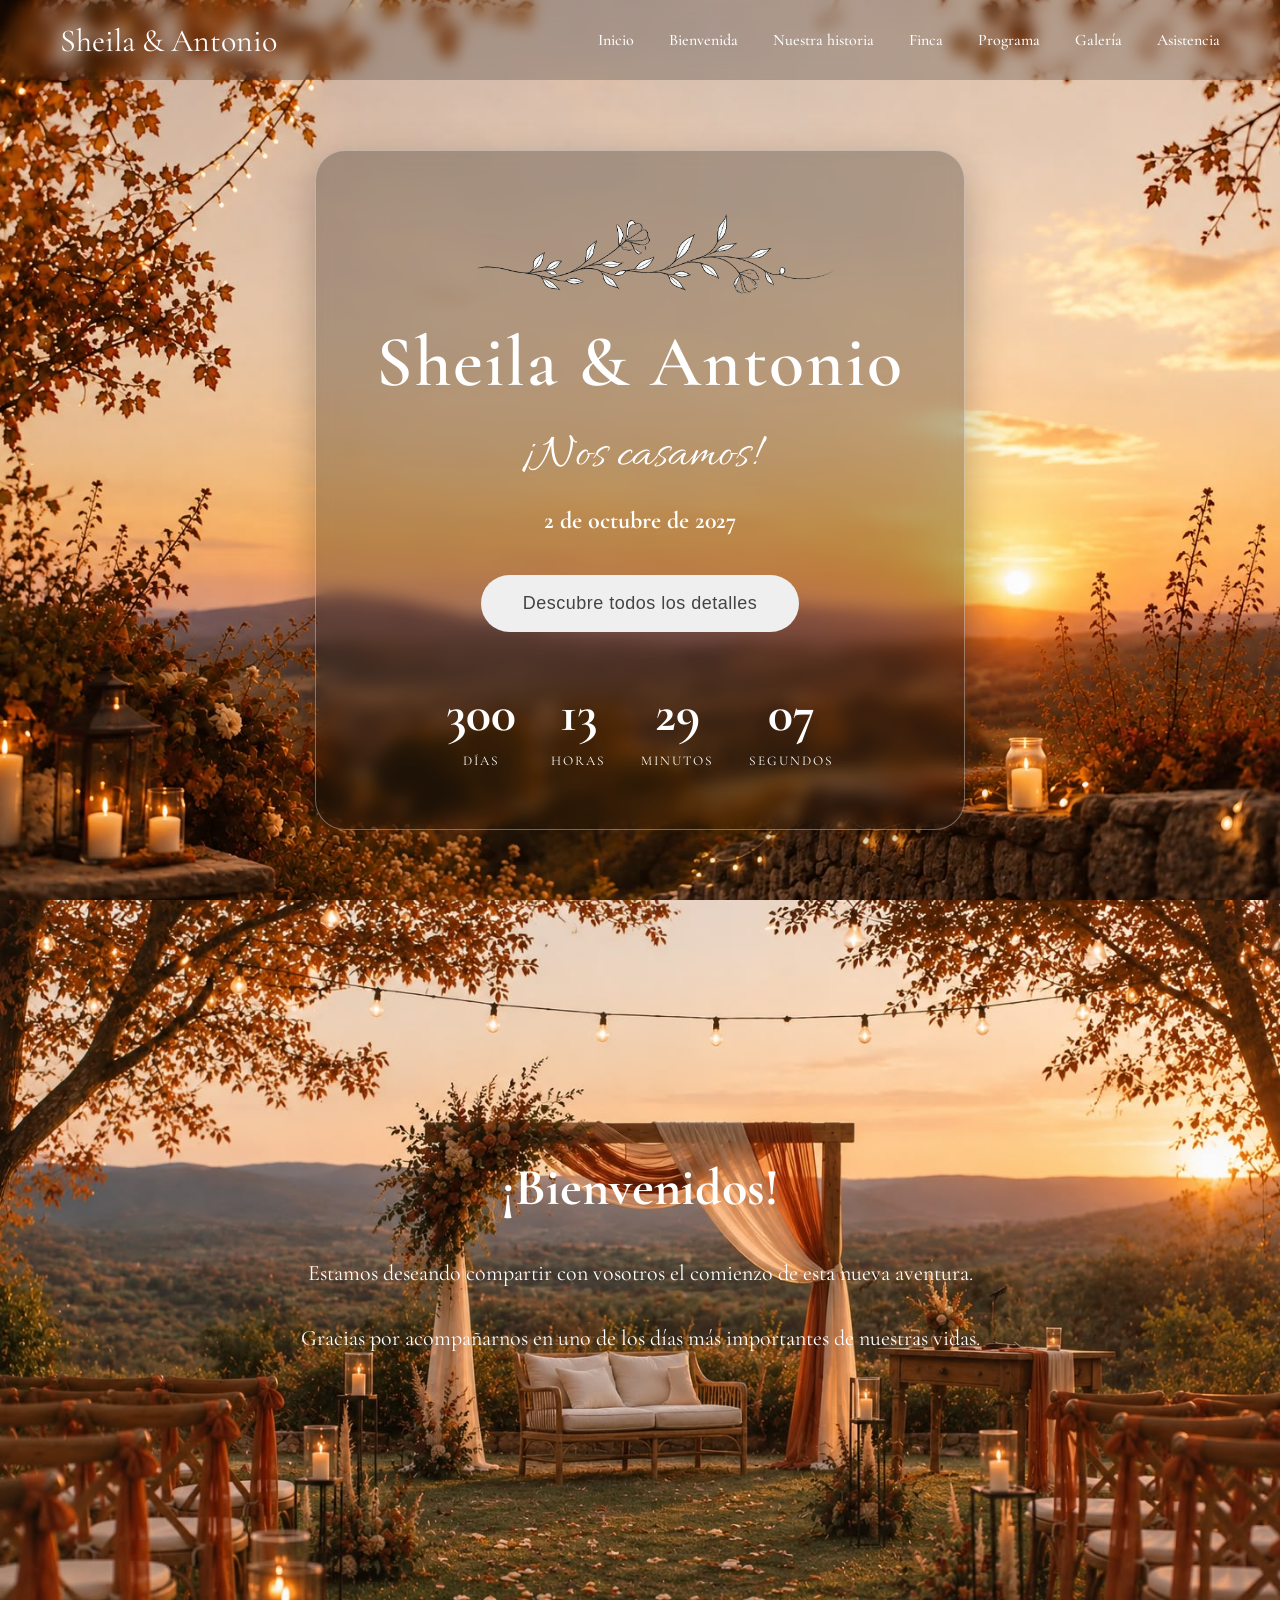
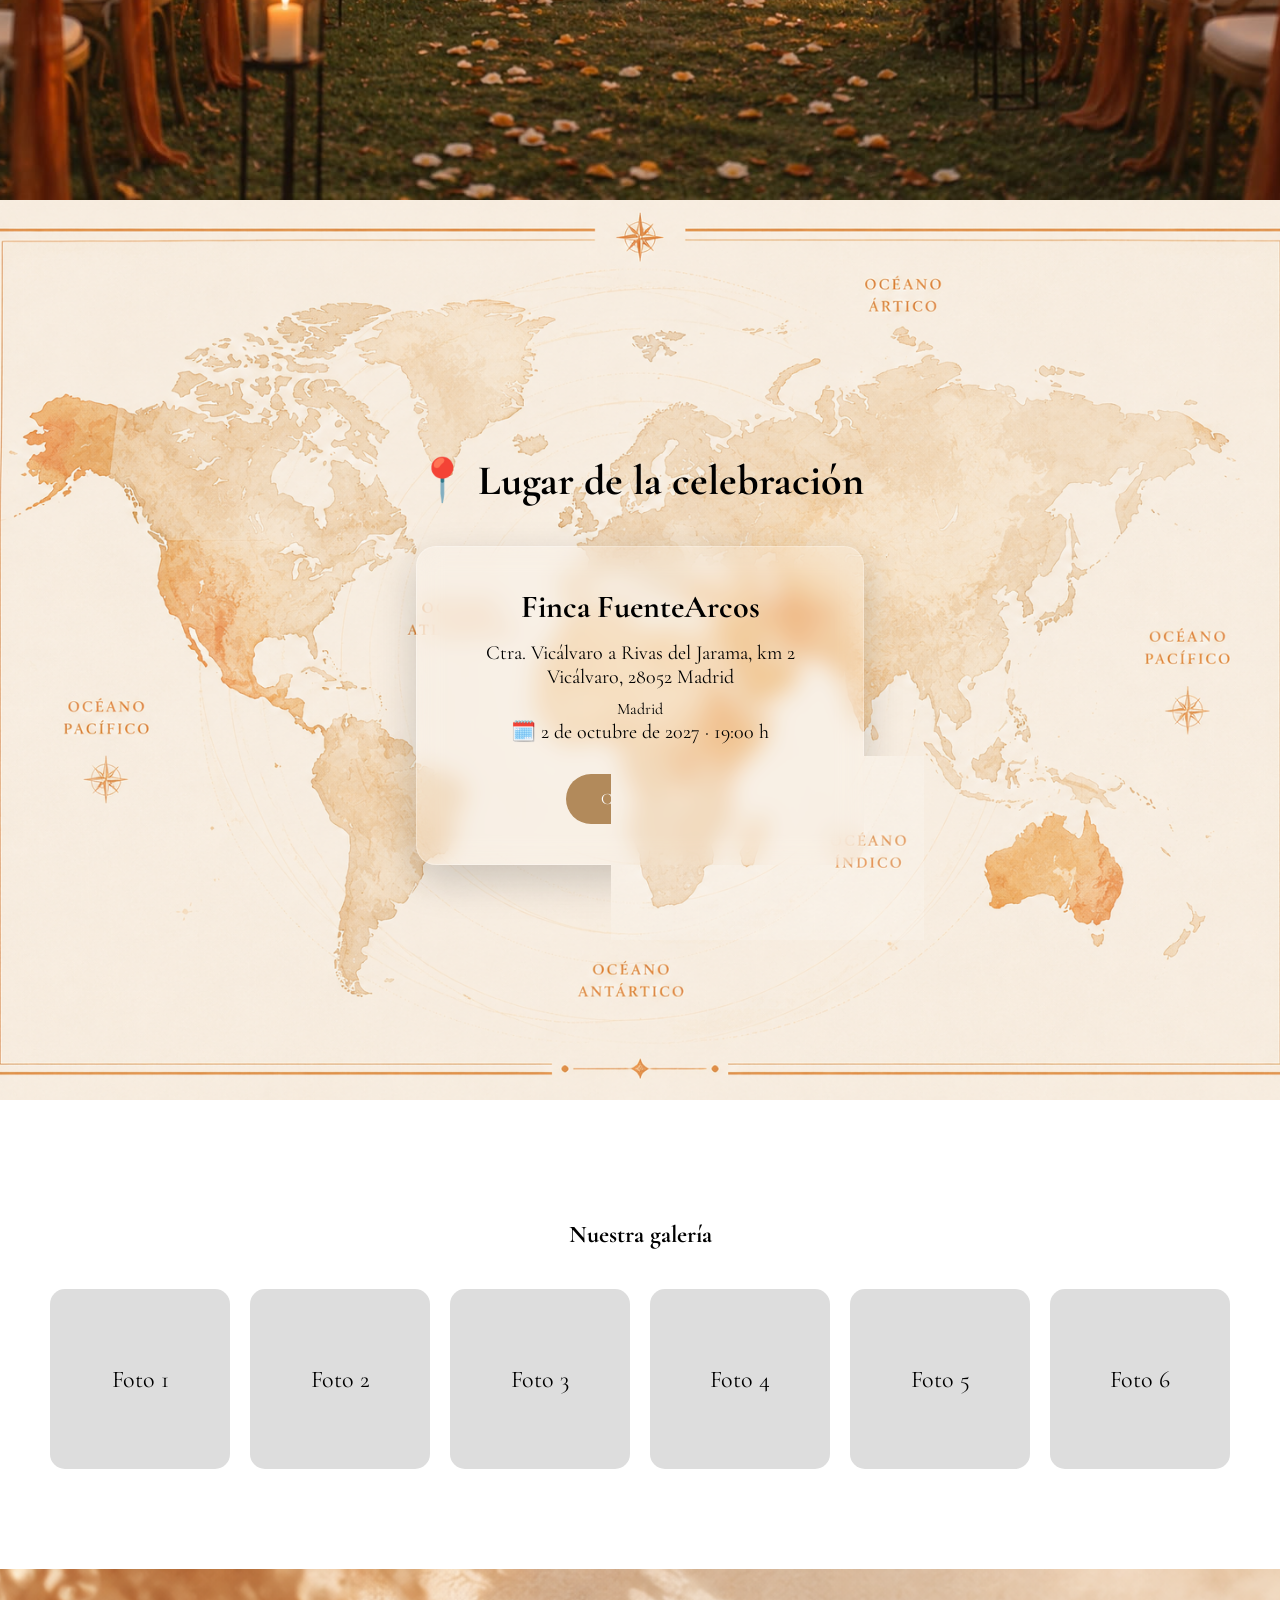
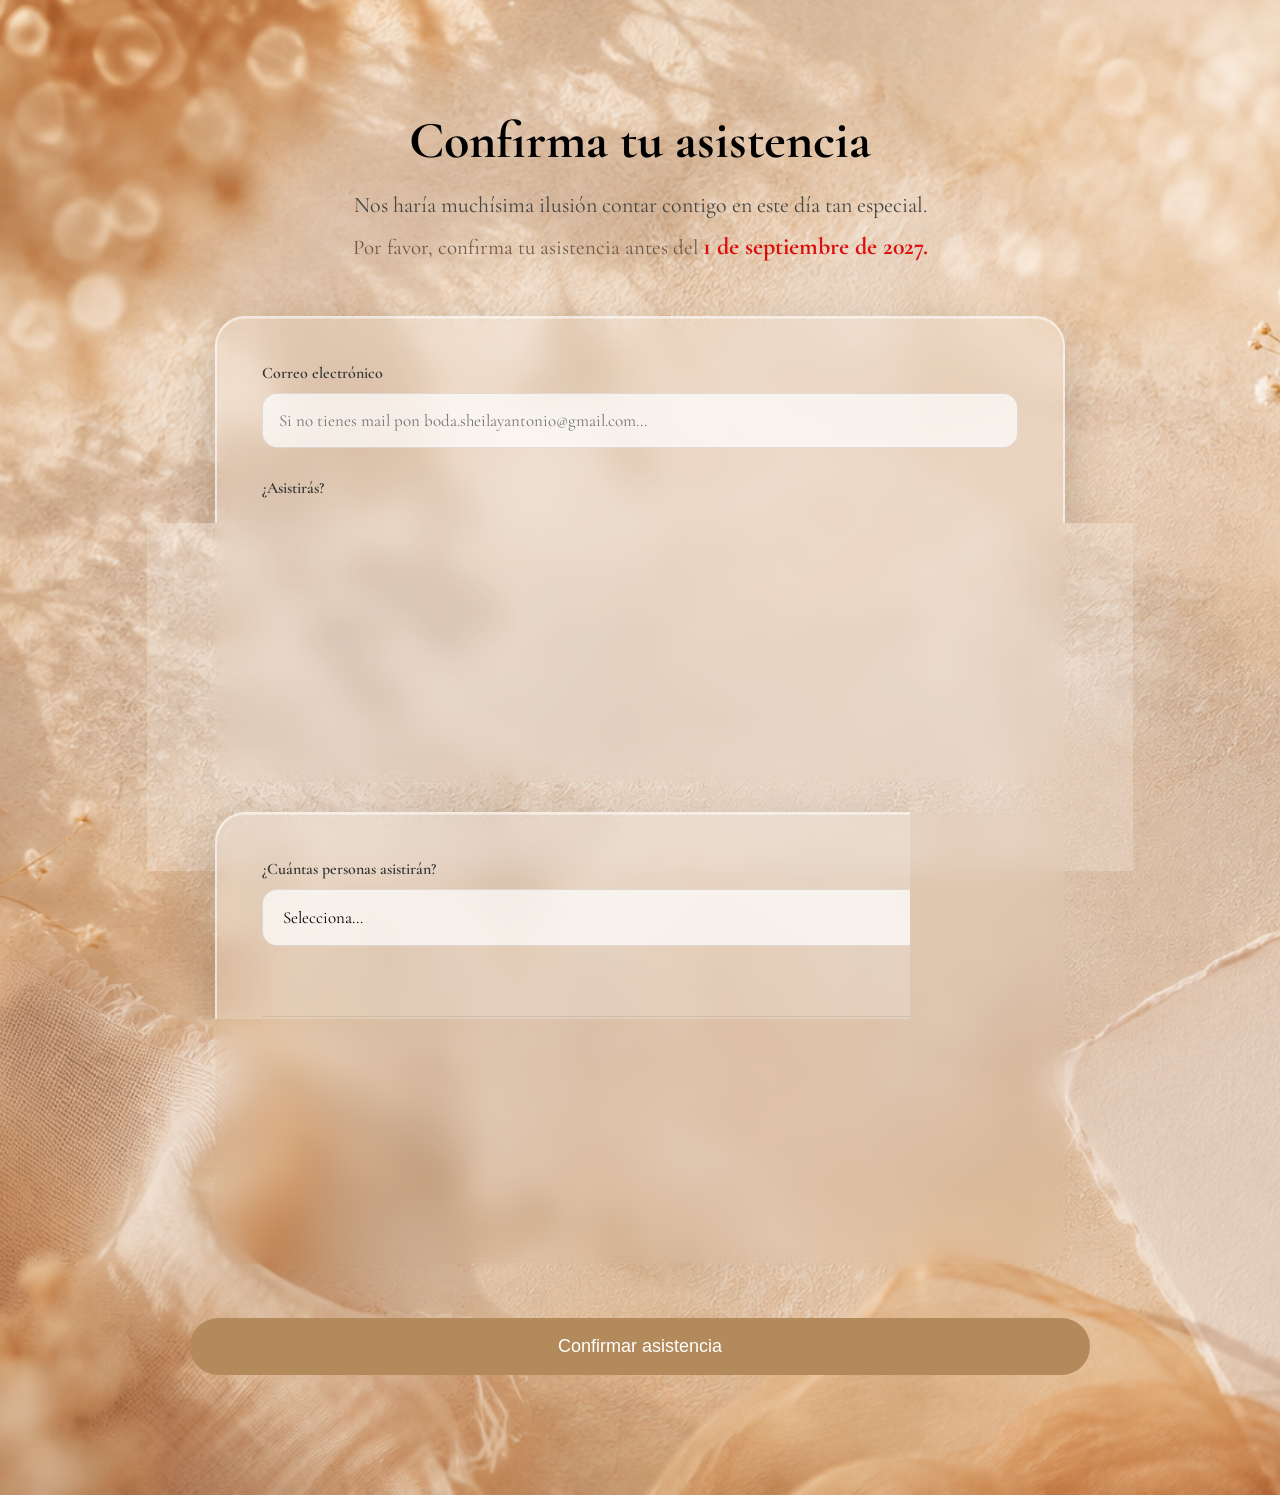
==== commit 84388196: "Descripción del cambio" ====
--- a/index.html
+++ b/index.html
@@ -424,56 +424,103 @@
             ×
         </button>
 
-        <h2>Modificar asistencia</h2>
-
-        <p>
-            Introduce el correo electrónico que utilizaste al confirmar.
-        </p>
-
-        <div class="campo">
-
-            <label for="emailModificar">
-                Correo electrónico
-            </label>
-
-            <input
-                type="email"
-                id="emailModificar"
-                placeholder="tu@email.com">
-
-        </div>
-
-        <button
-            type="button"
-            id="btnBuscarConfirmacion"
-            class="btn-confirmar">
-
-            Buscar mi confirmación
-
-        </button>
-
-        <p
-            id="mensajeBusqueda"
-            class="mensaje-busqueda">
-        </p>
-        <div id="datosConfirmacion" class="datos-confirmacion">
-
-            <h3>Tu confirmación actual</h3>
-
-            <div id="contenidoConfirmacion"></div>
+
+        <!-- =========================================
+             PANTALLA 1 - BUSCAR CONFIRMACIÓN
+        ========================================== -->
+
+        <div
+            id="pantallaBuscar"
+            class="pantalla-modal visible">
+
+            <h2>Modificar asistencia</h2>
+
+            <p>
+                Introduce el correo electrónico que utilizaste al confirmar.
+            </p>
+
+            <div class="campo">
+
+                <label for="emailModificar">
+                    Correo electrónico
+                </label>
+
+                <input
+                    type="email"
+                    id="emailModificar"
+                    placeholder="tu@email.com">
+
+            </div>
 
             <button
                 type="button"
-                id="btnEditarConfirmacion"
+                id="btnBuscarConfirmacion"
                 class="btn-confirmar">
 
-                Editar mi asistencia
+                Buscar mi confirmación
 
             </button>
 
-        </div>
-        
-        
+            <p
+                id="mensajeBusqueda"
+                class="mensaje-busqueda">
+            </p>
+
+        </div>
+
+
+        <!-- =========================================
+             PANTALLA 2 - RESULTADO ENCONTRADO
+        ========================================== -->
+
+        <div
+            id="pantallaResultado"
+            class="pantalla-modal">
+
+            <h2>Tu confirmación actual</h2>
+
+            <div
+                id="datosConfirmacion"
+                class="datos-confirmacion">
+
+                <div id="contenidoConfirmacion"></div>
+
+                <button
+                    type="button"
+                    id="btnEditarConfirmacion"
+                    class="btn-confirmar">
+
+                    Editar mi asistencia
+
+                </button>
+
+            </div>
+
+        </div>
+
+
+        <!-- =========================================
+             PANTALLA 3 - EDITAR CONFIRMACIÓN
+        ========================================== -->
+
+        <div
+            id="pantallaEditar"
+            class="pantalla-modal">
+
+            <h2>Modificar asistencia</h2>
+
+            <div id="contenidoEdicion"></div>
+
+            <button
+                type="button"
+                id="btnGuardarModificacion"
+                class="btn-confirmar">
+
+                Guardar cambios
+
+            </button>
+
+        </div>
 
     </div>
 
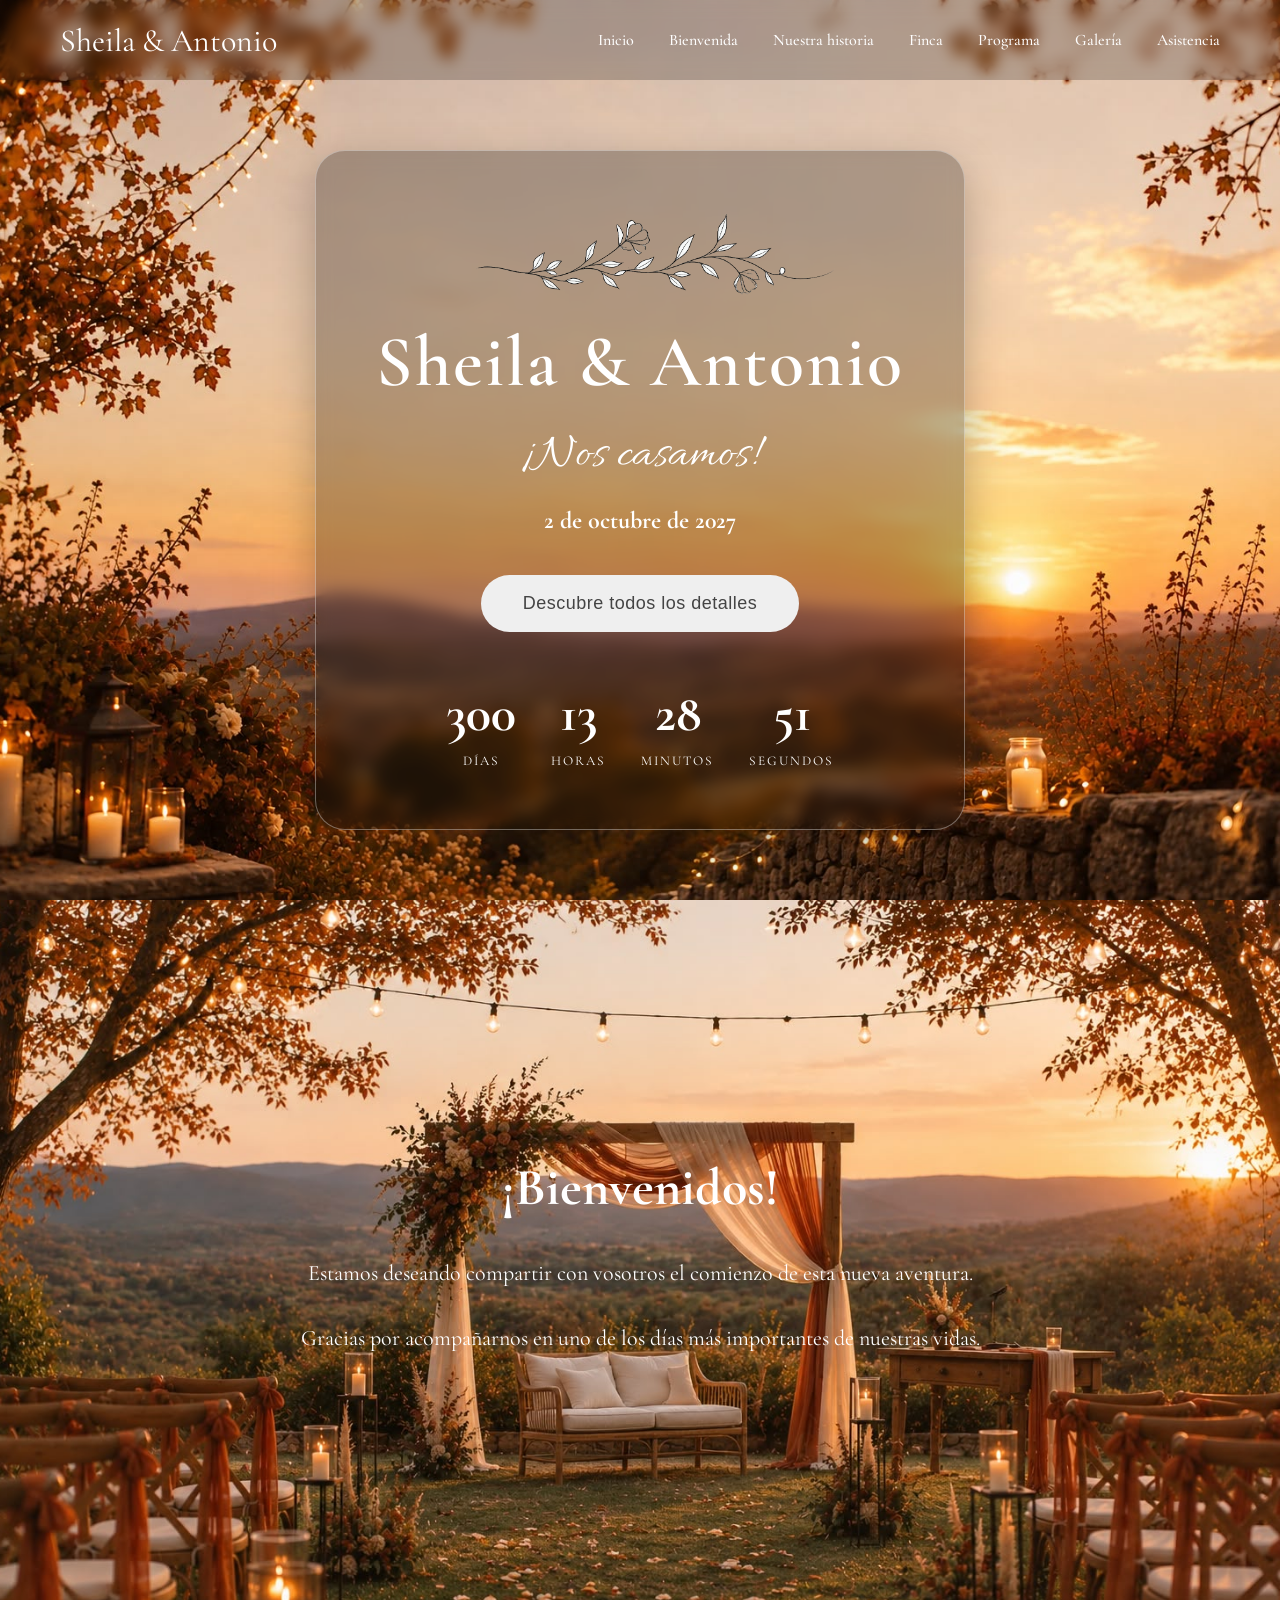
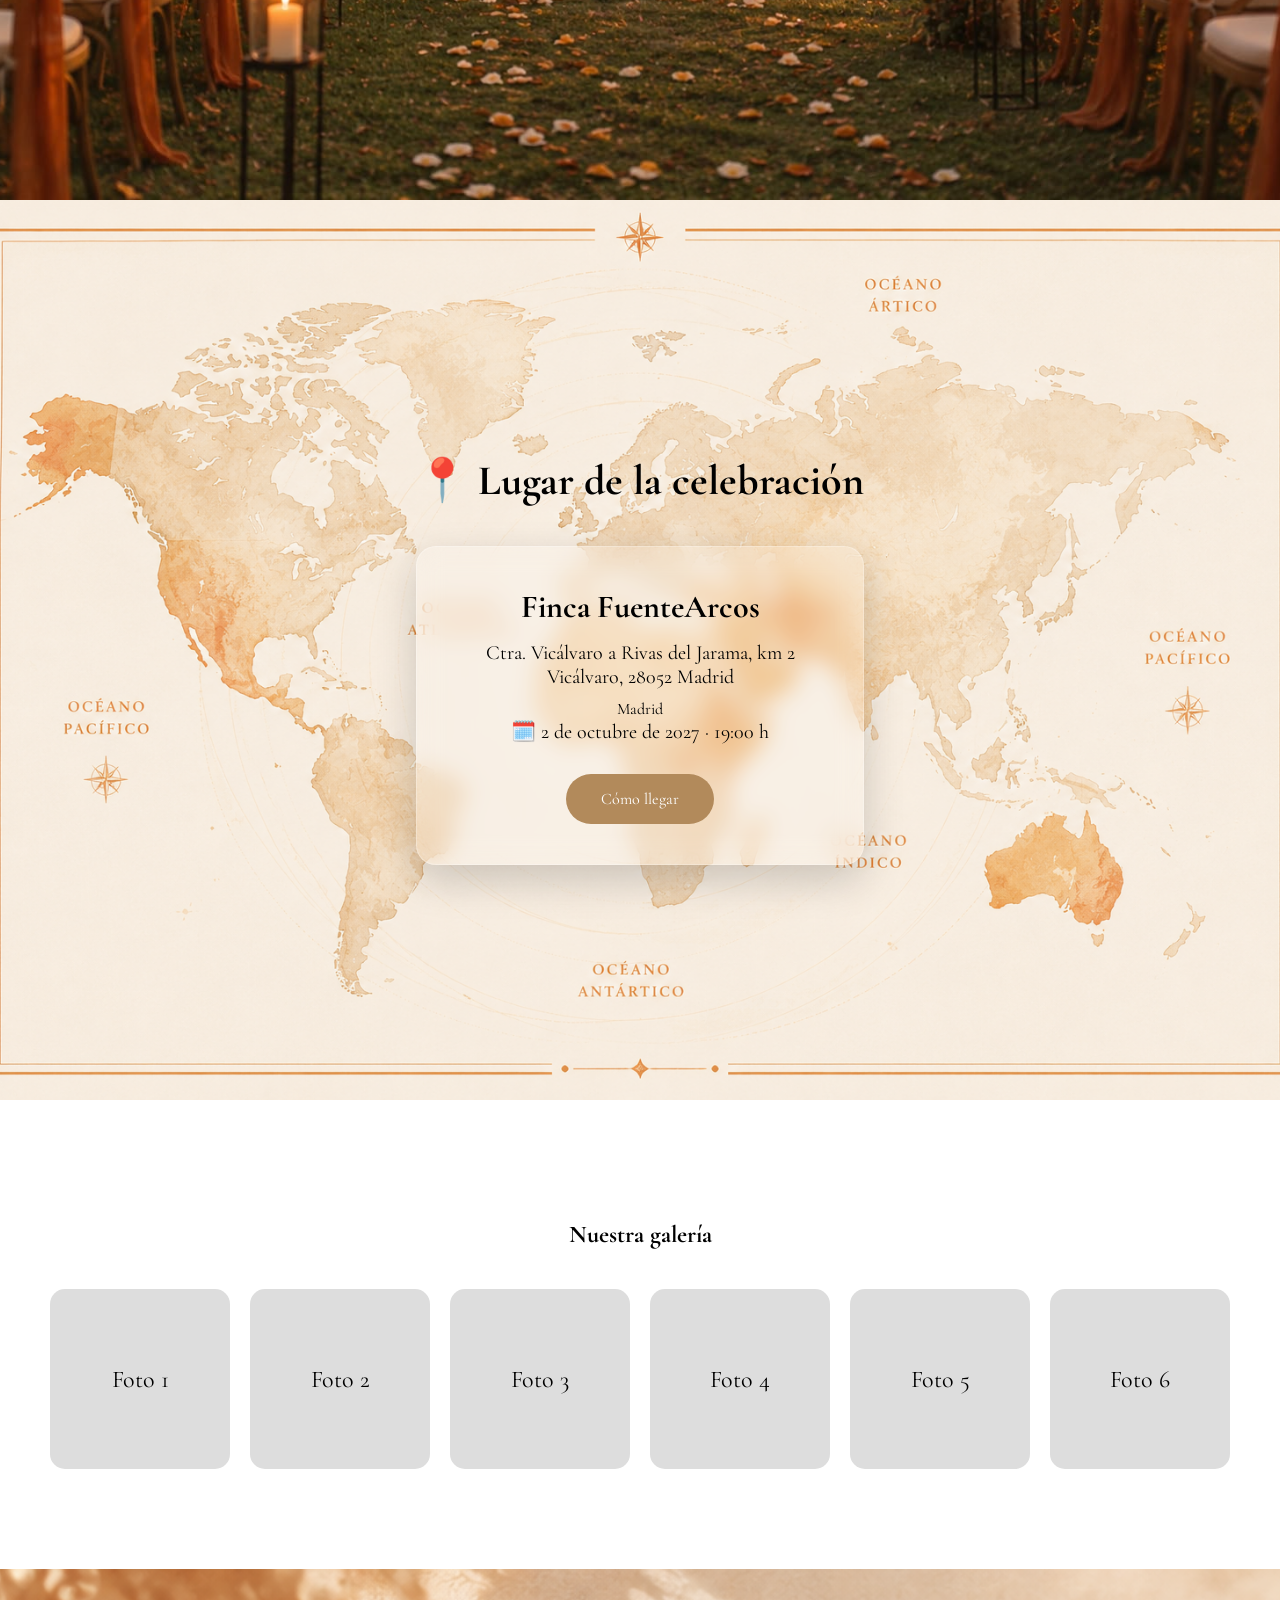
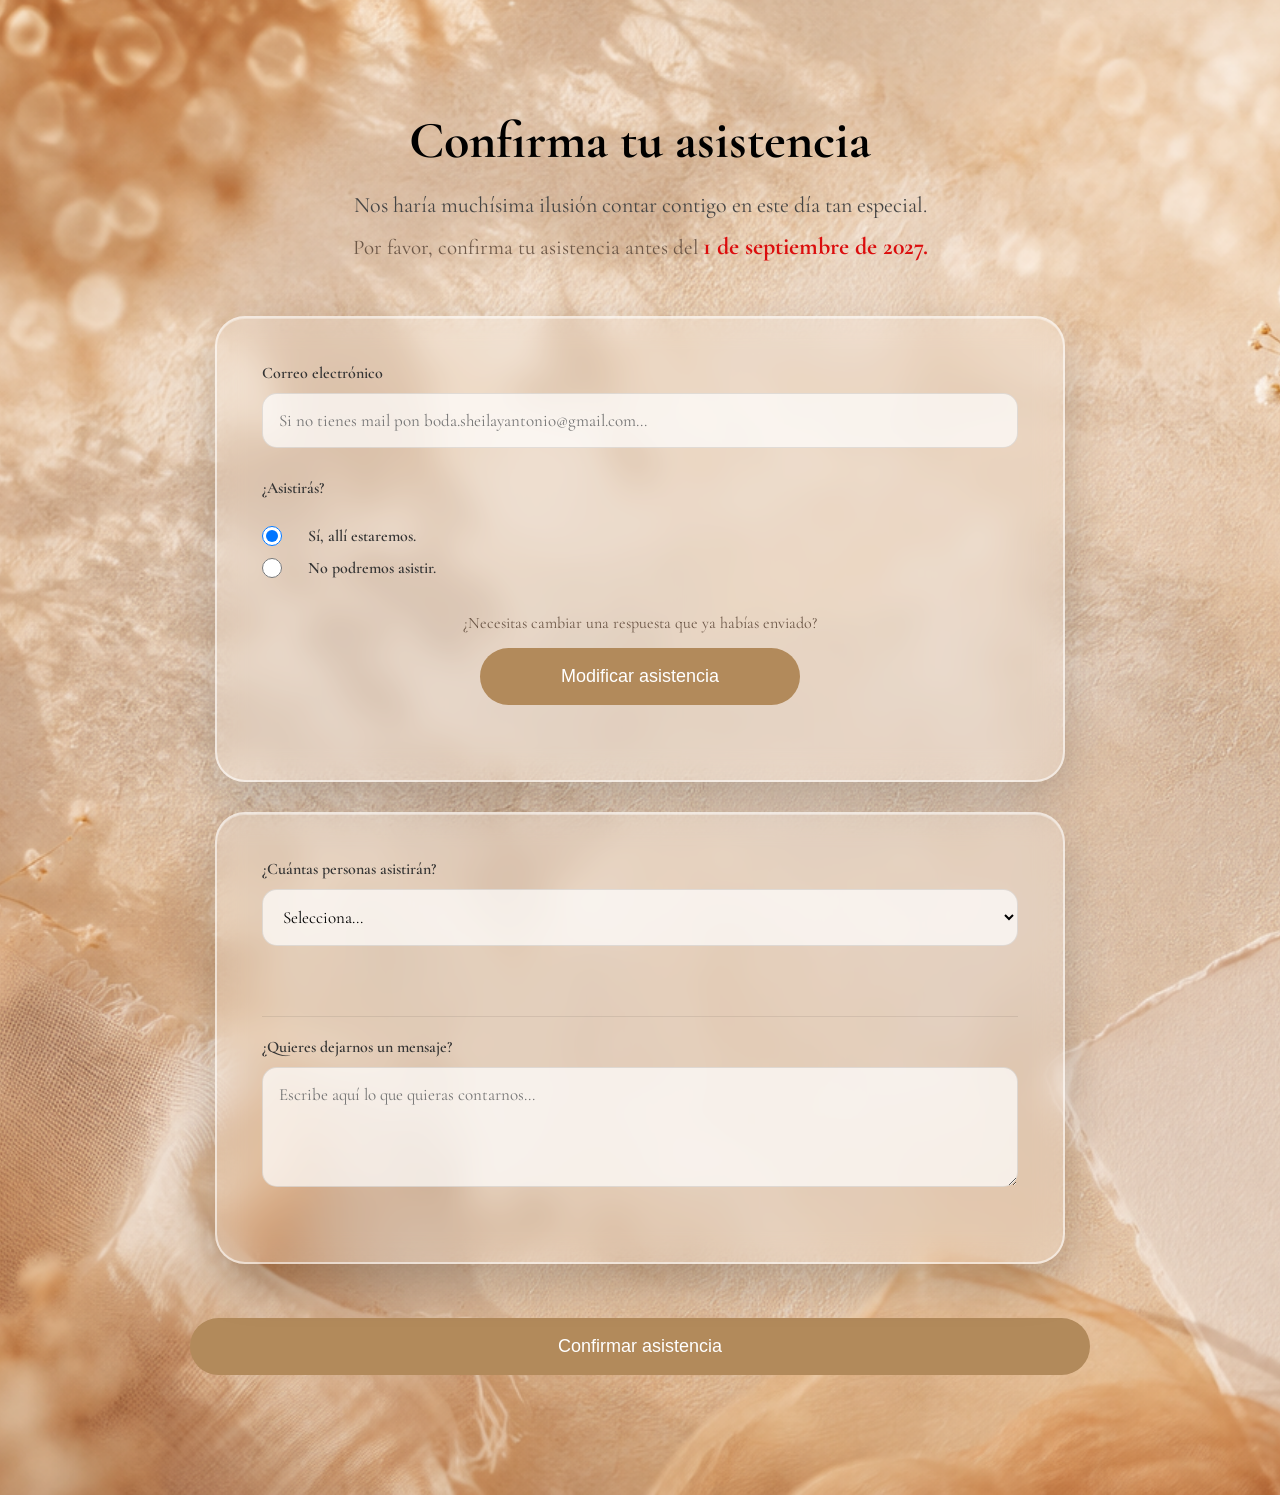
==== commit 5833e2b0: "Descripción del cambio" ====
--- a/index.html
+++ b/index.html
@@ -436,7 +436,8 @@
             <h2>Modificar asistencia</h2>
 
             <p>
-                Introduce el correo electrónico que utilizaste al confirmar.
+                    Introduce el correo con el que realizaste la confirmación. Si utilizaste el correo genérico, también te pediremos el nombre de la persona que desea cancelar su asistencia.
+
             </p>
 
             <div class="campo">
@@ -451,7 +452,21 @@
                     placeholder="tu@email.com">
 
             </div>
-
+            <div
+                id="bloqueNombreGenerico"
+                class="campo"
+                style="display:none;">
+
+                <label for="nombreGenerico">
+                    Nombre y apellidos de la persona que ya no podrá asistir
+                </label>
+
+            <input
+                type="text"
+                id="nombreGenerico"
+                placeholder="Nombre y apellidos">
+
+    </div>
             <button
                 type="button"
                 id="btnBuscarConfirmacion"
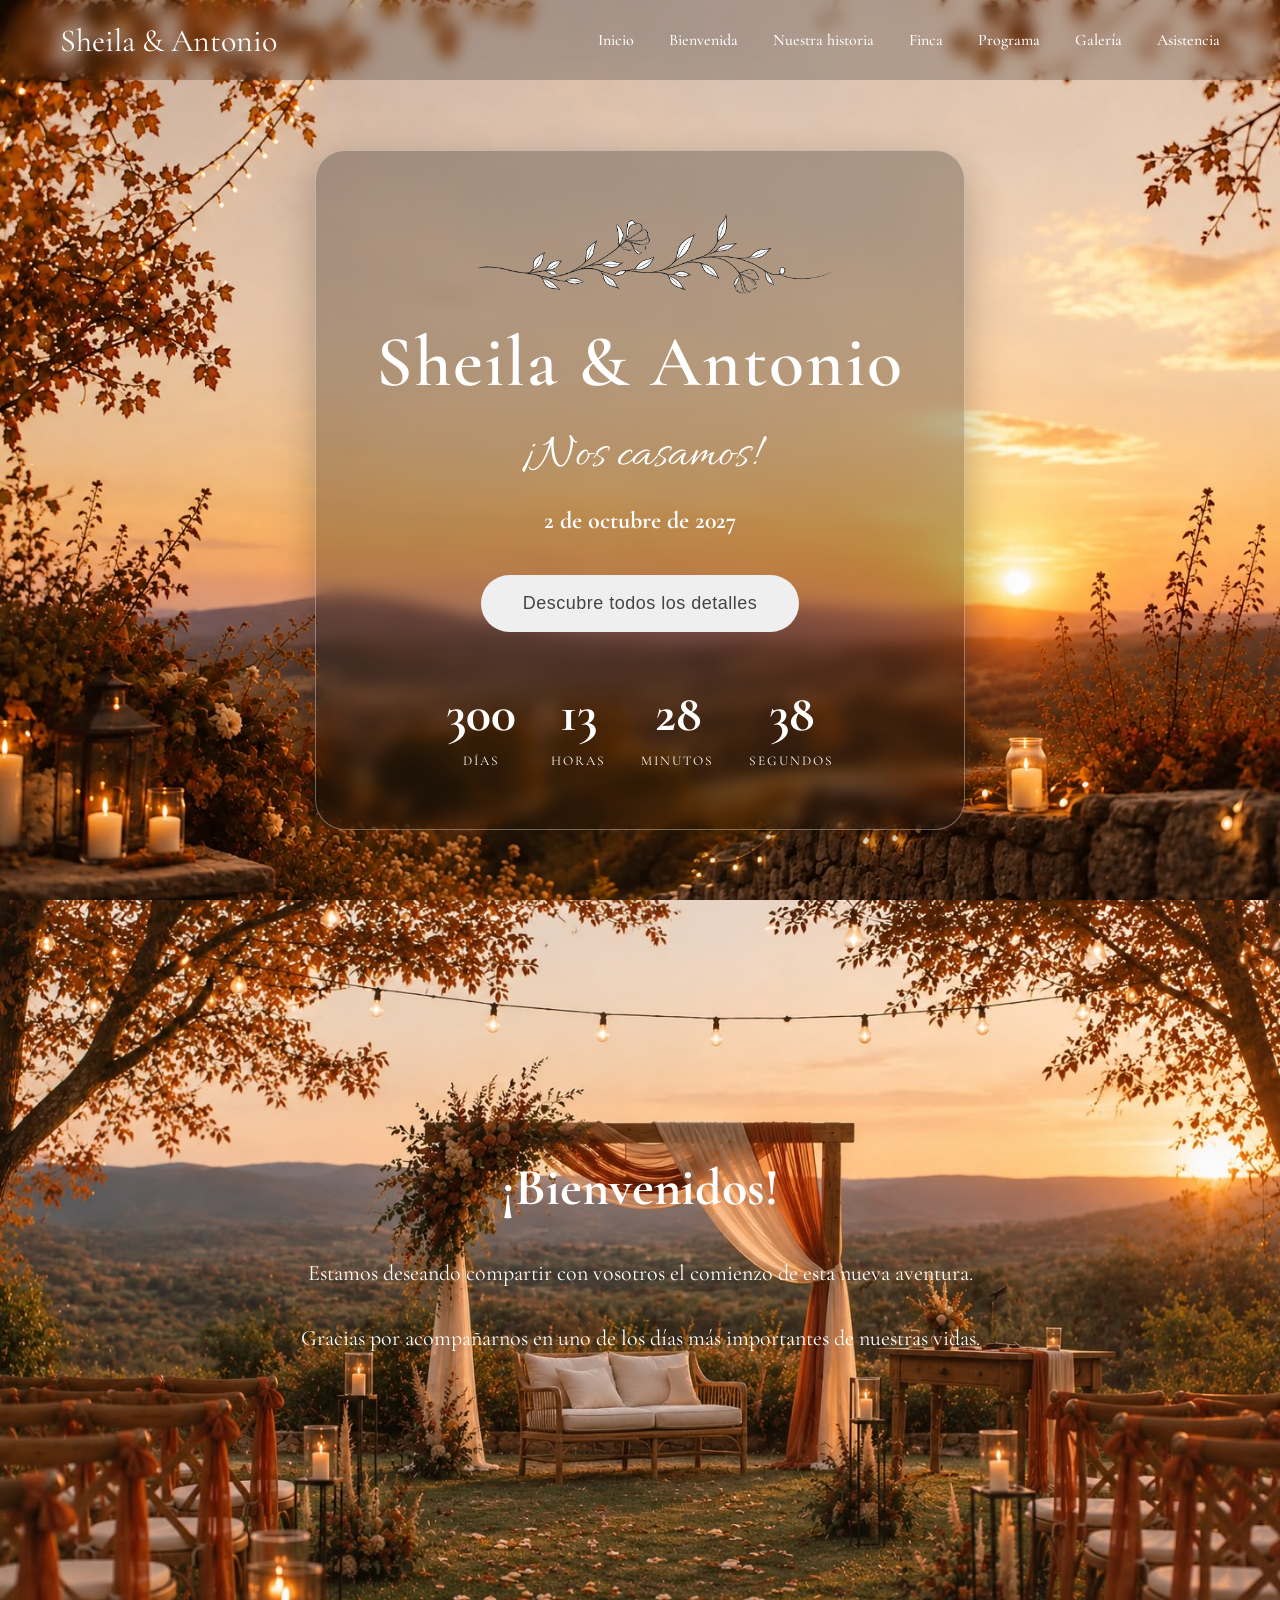
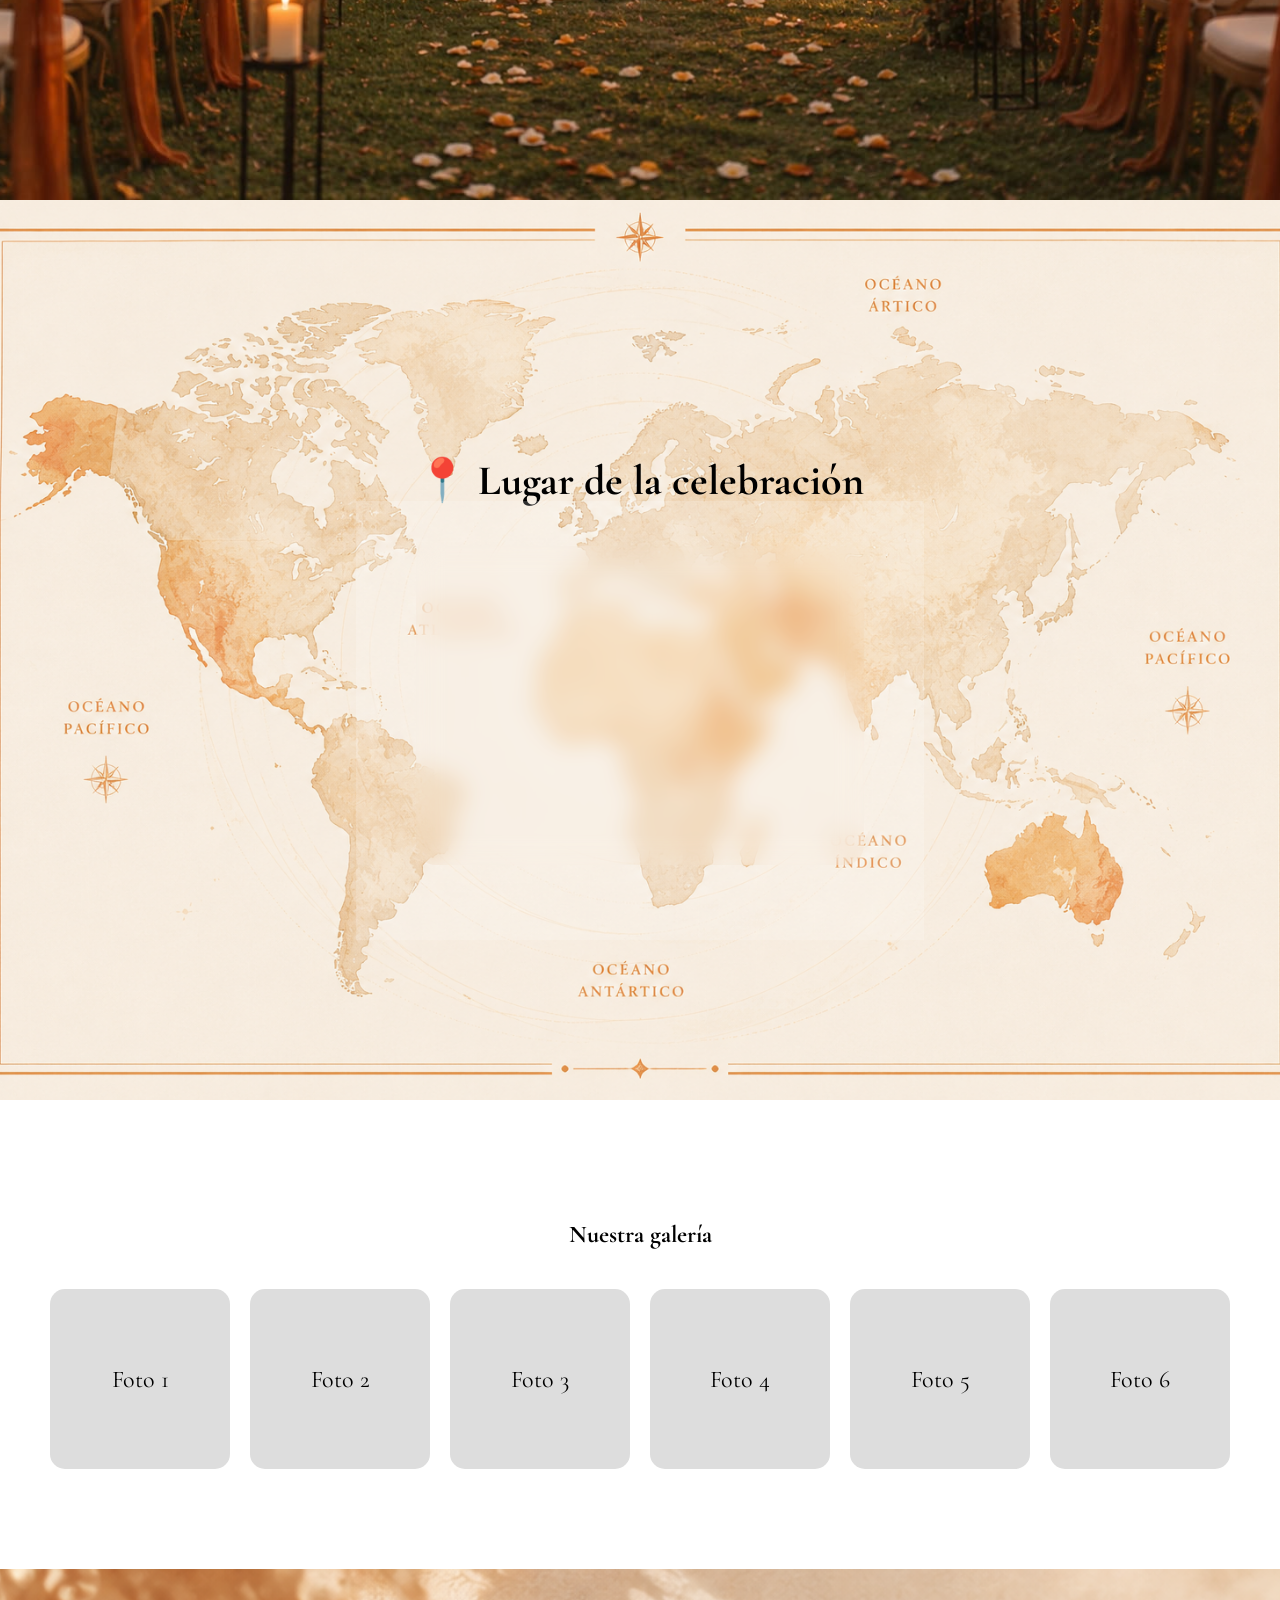
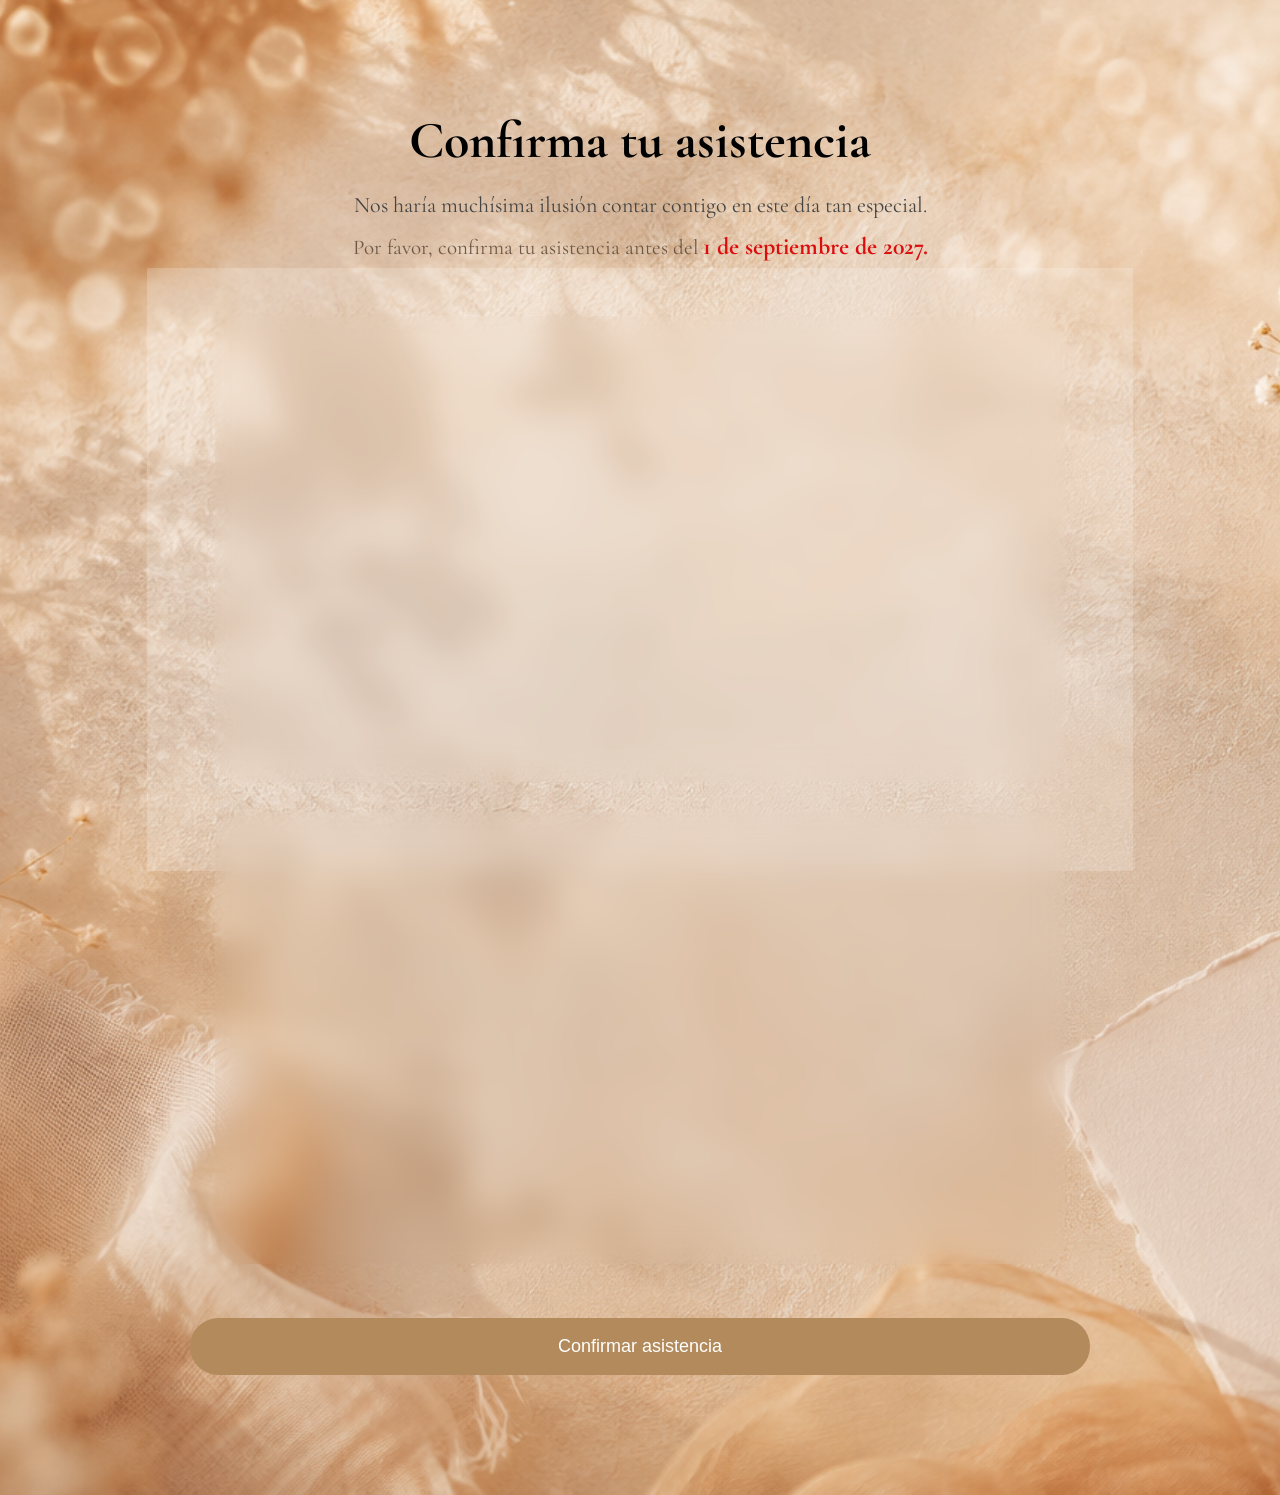
==== commit 74857fe0: "Descripción del cambio" ====
--- a/index.html
+++ b/index.html
@@ -350,20 +350,34 @@
                 id="tarjetaMensaje"
                 class="tarjeta-asistencia tarjeta-secundaria">
 
-                <div class="campo">
-
-                    <label for="comentarios">
-                        ¿Quieres dejarnos un mensaje?
-                    </label>
-
-                    <textarea
-                        id="comentarios"
-                        name="comentarios"
-                        placeholder="Escribe aquí lo que quieras contarnos..."></textarea>
-
-                </div>
-
-            </div>
+            <div class="campo">
+
+                <label for="nombreNoAsiste">
+                    Nombre y apellidos de quien no podrá asistir.
+                </label>
+
+                <input
+                    type="text"
+                    id="nombreNoAsiste"
+                    name="nombreNoAsiste"
+                    placeholder="Nombre y apellidos">
+
+            </div>
+
+            <div class="campo">
+
+            <label for="comentarios">
+                ¿Quieres dejarnos un mensaje?
+            </label>
+
+            <textarea
+                id="comentarios"
+                name="comentarios"
+                placeholder="Escribe aquí lo que quieras contarnos..."></textarea>
+
+        </div>
+
+        </div>
 
             <!-- =========================
                  BOTÓN
--- a/css/style.css
+++ b/css/style.css
@@ -544,6 +544,10 @@
 
 }
 
+.campo-nombre-no{
+    margin-bottom: 20px;
+}
+
 .campo label{
 
     margin-bottom:10px;
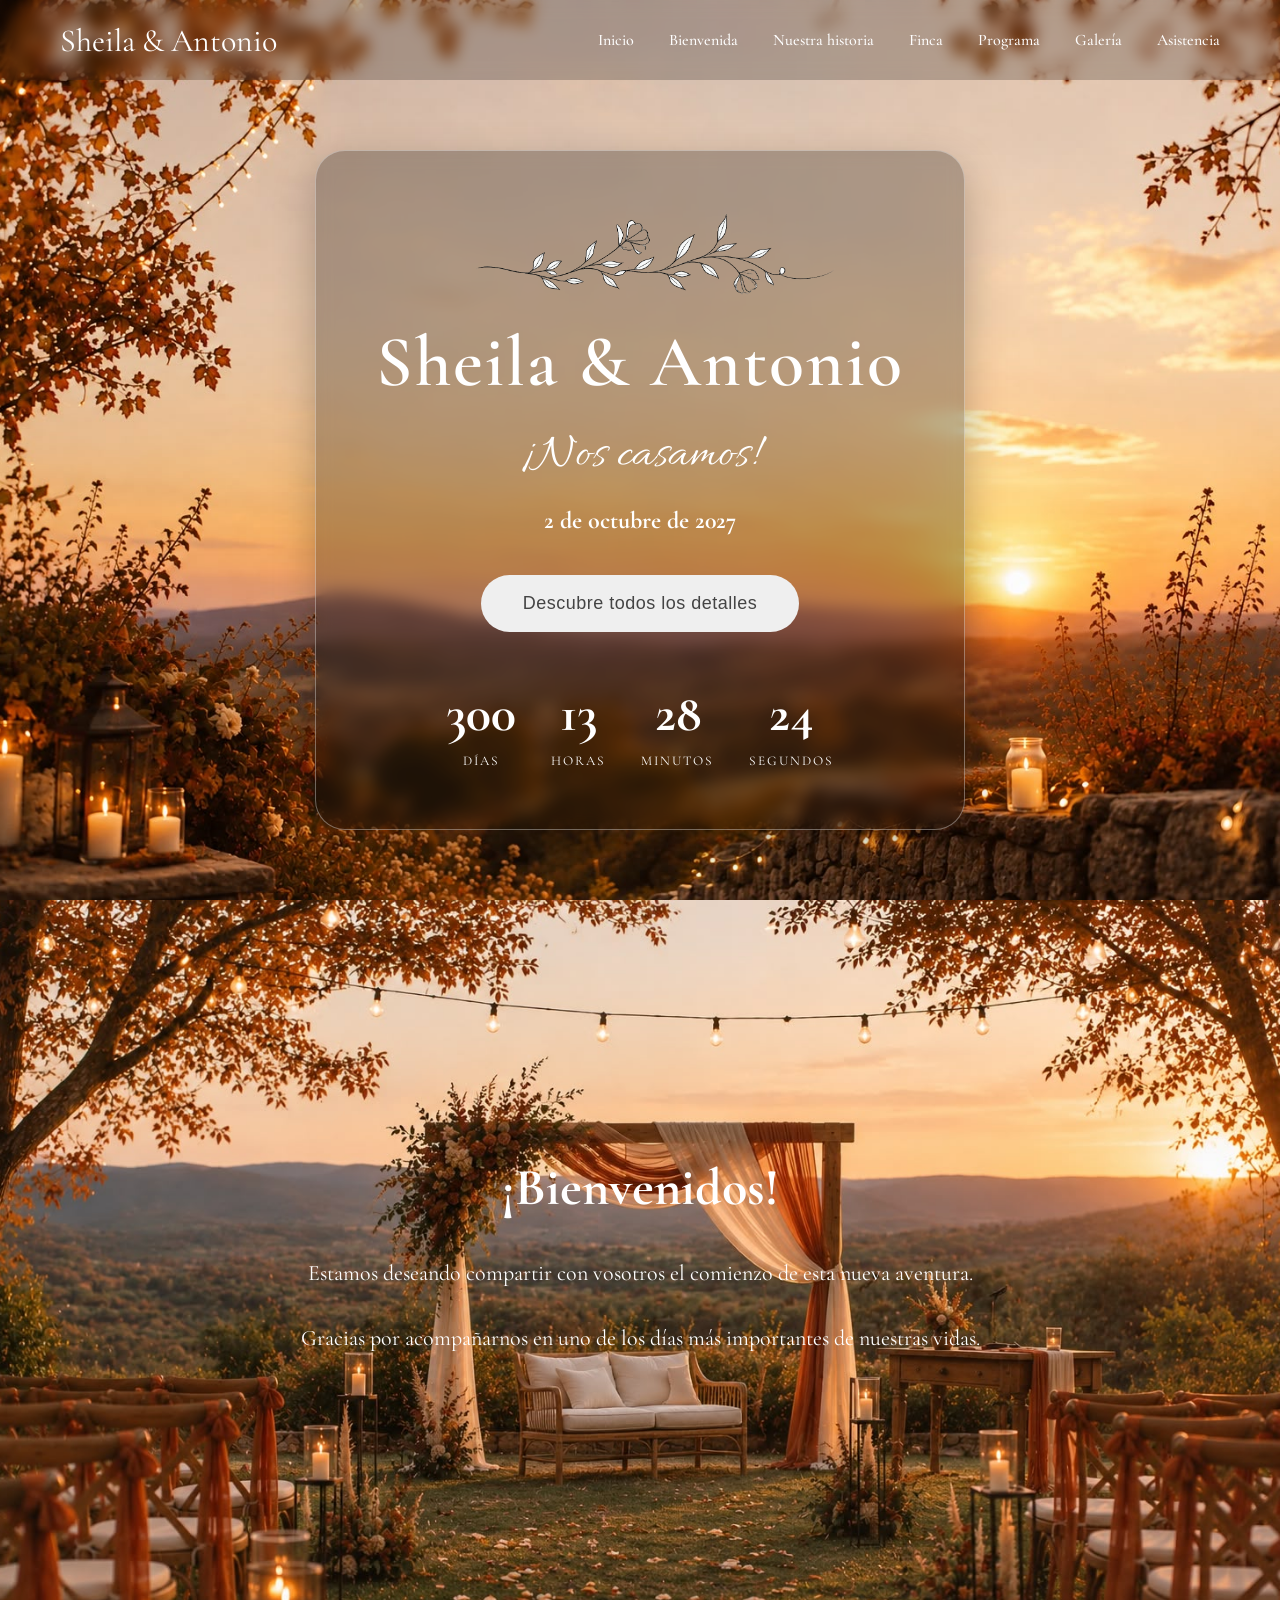
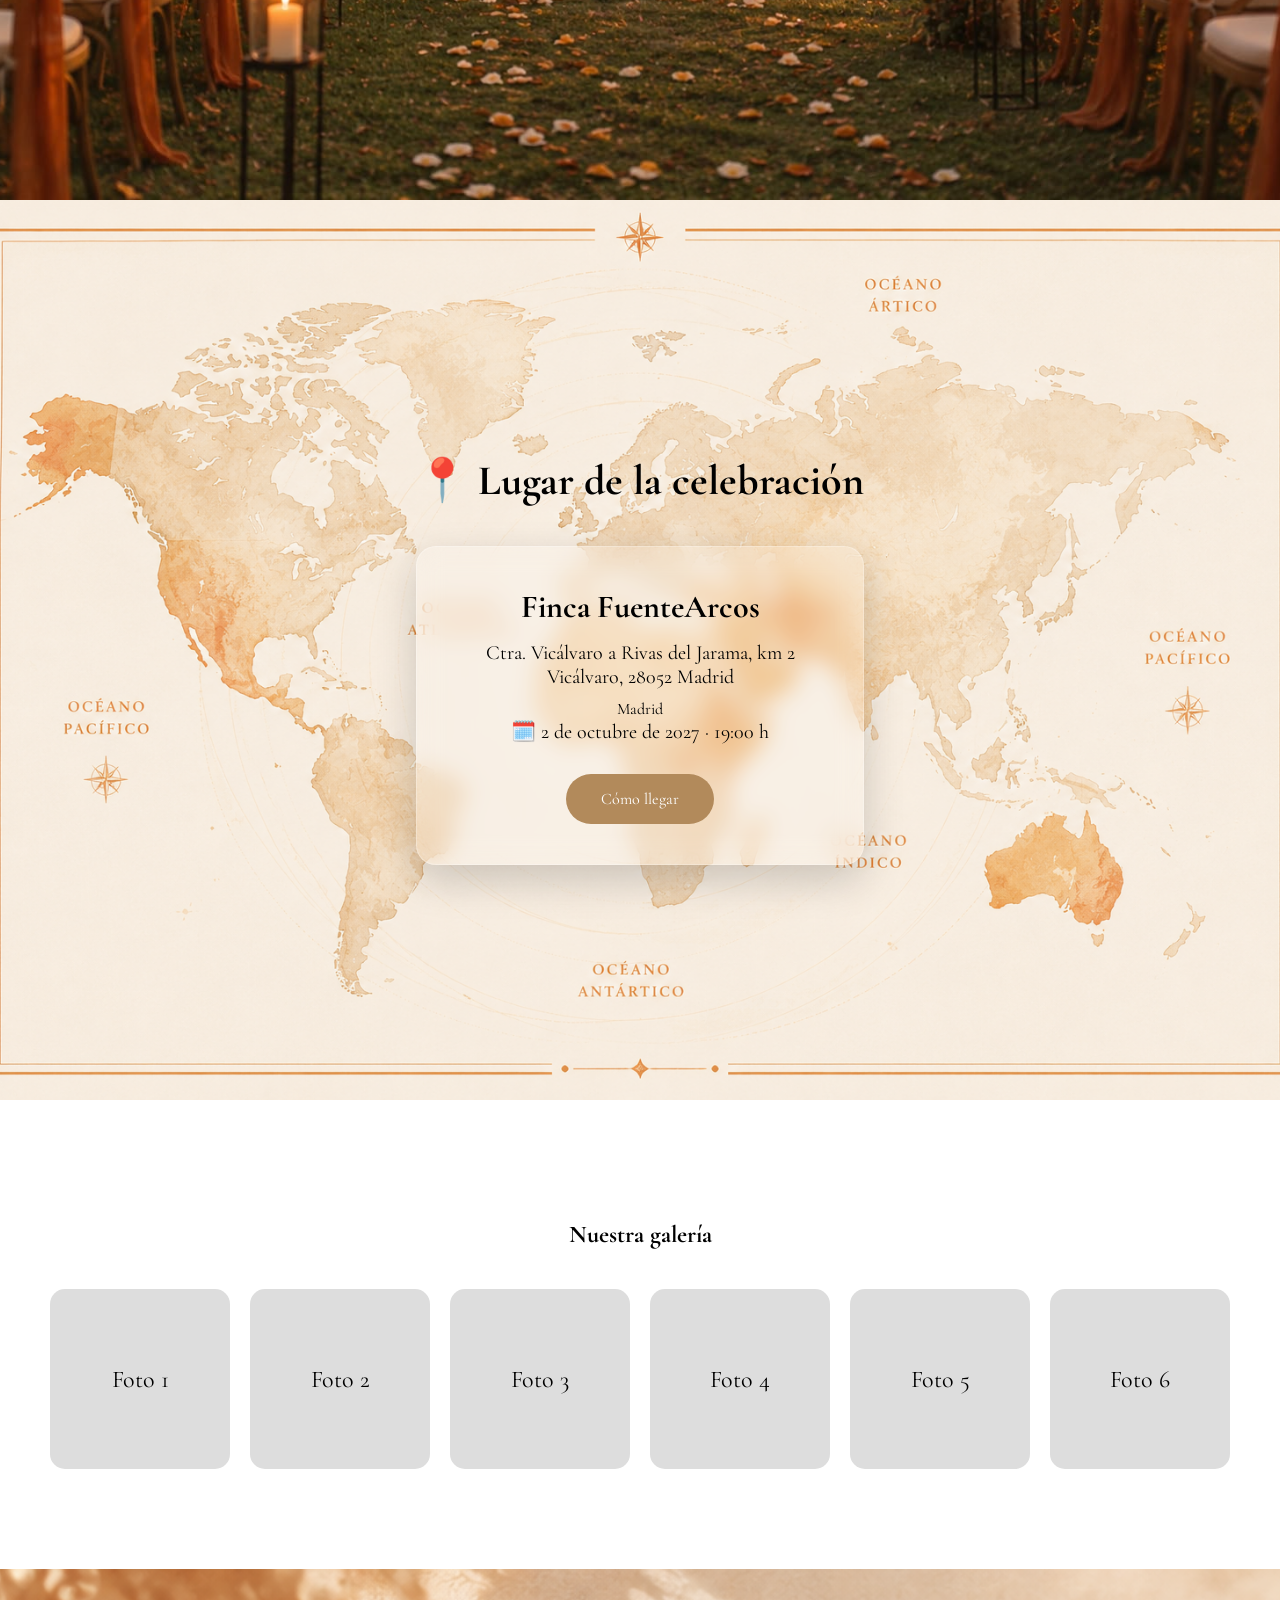
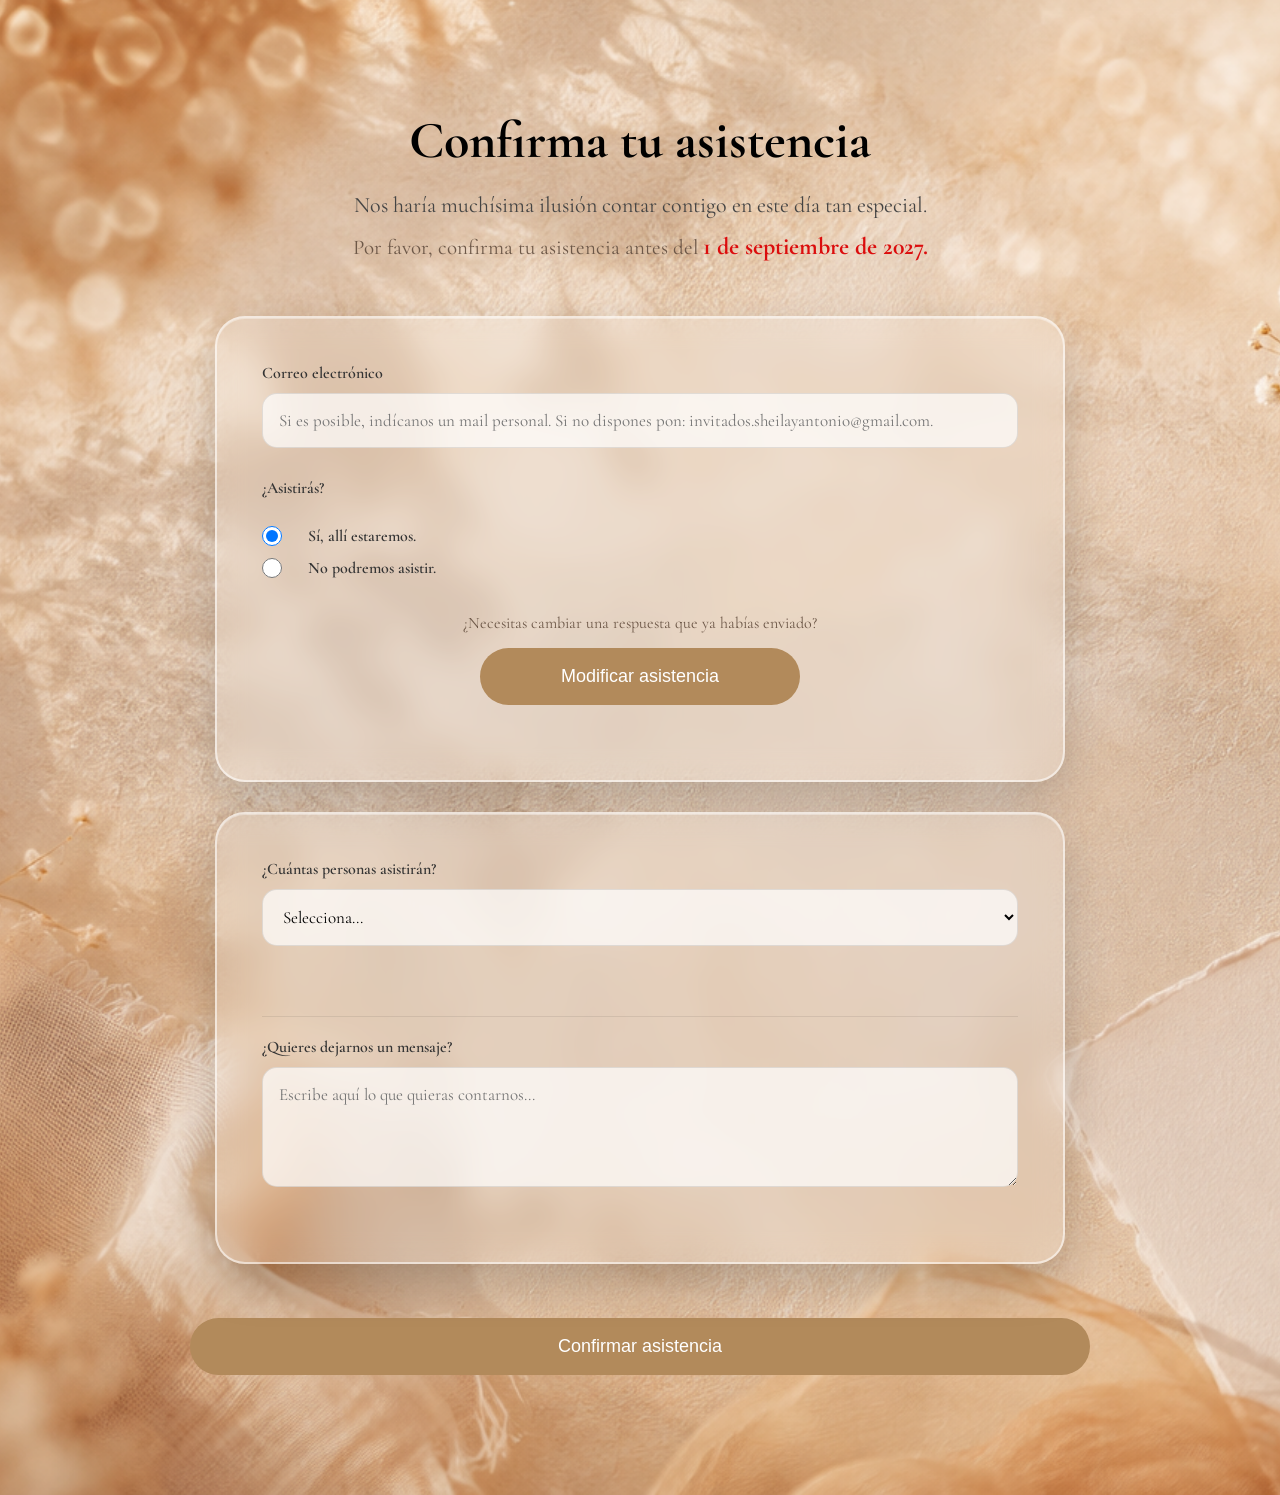
==== commit 49e376d4: "Descripción del cambio" ====
--- a/index.html
+++ b/index.html
@@ -235,7 +235,7 @@
                         id="email"
                         name="email"
                         required
-                        placeholder="Si no tienes mail pon boda.sheilayantonio@gmail.com..."></textarea>
+                        placeholder="Si es posible, indícanos un mail personal. Si no dispones pon: invitados.sheilayantonio@gmail.com."></textarea>
 
                 </div>
 
@@ -472,7 +472,7 @@
                 style="display:none;">
 
                 <label for="nombreGenerico">
-                    Nombre y apellidos de la persona que ya no podrá asistir
+                    Nombre y apellidos de la persona que desea cambiar su asistencia.
                 </label>
 
             <input
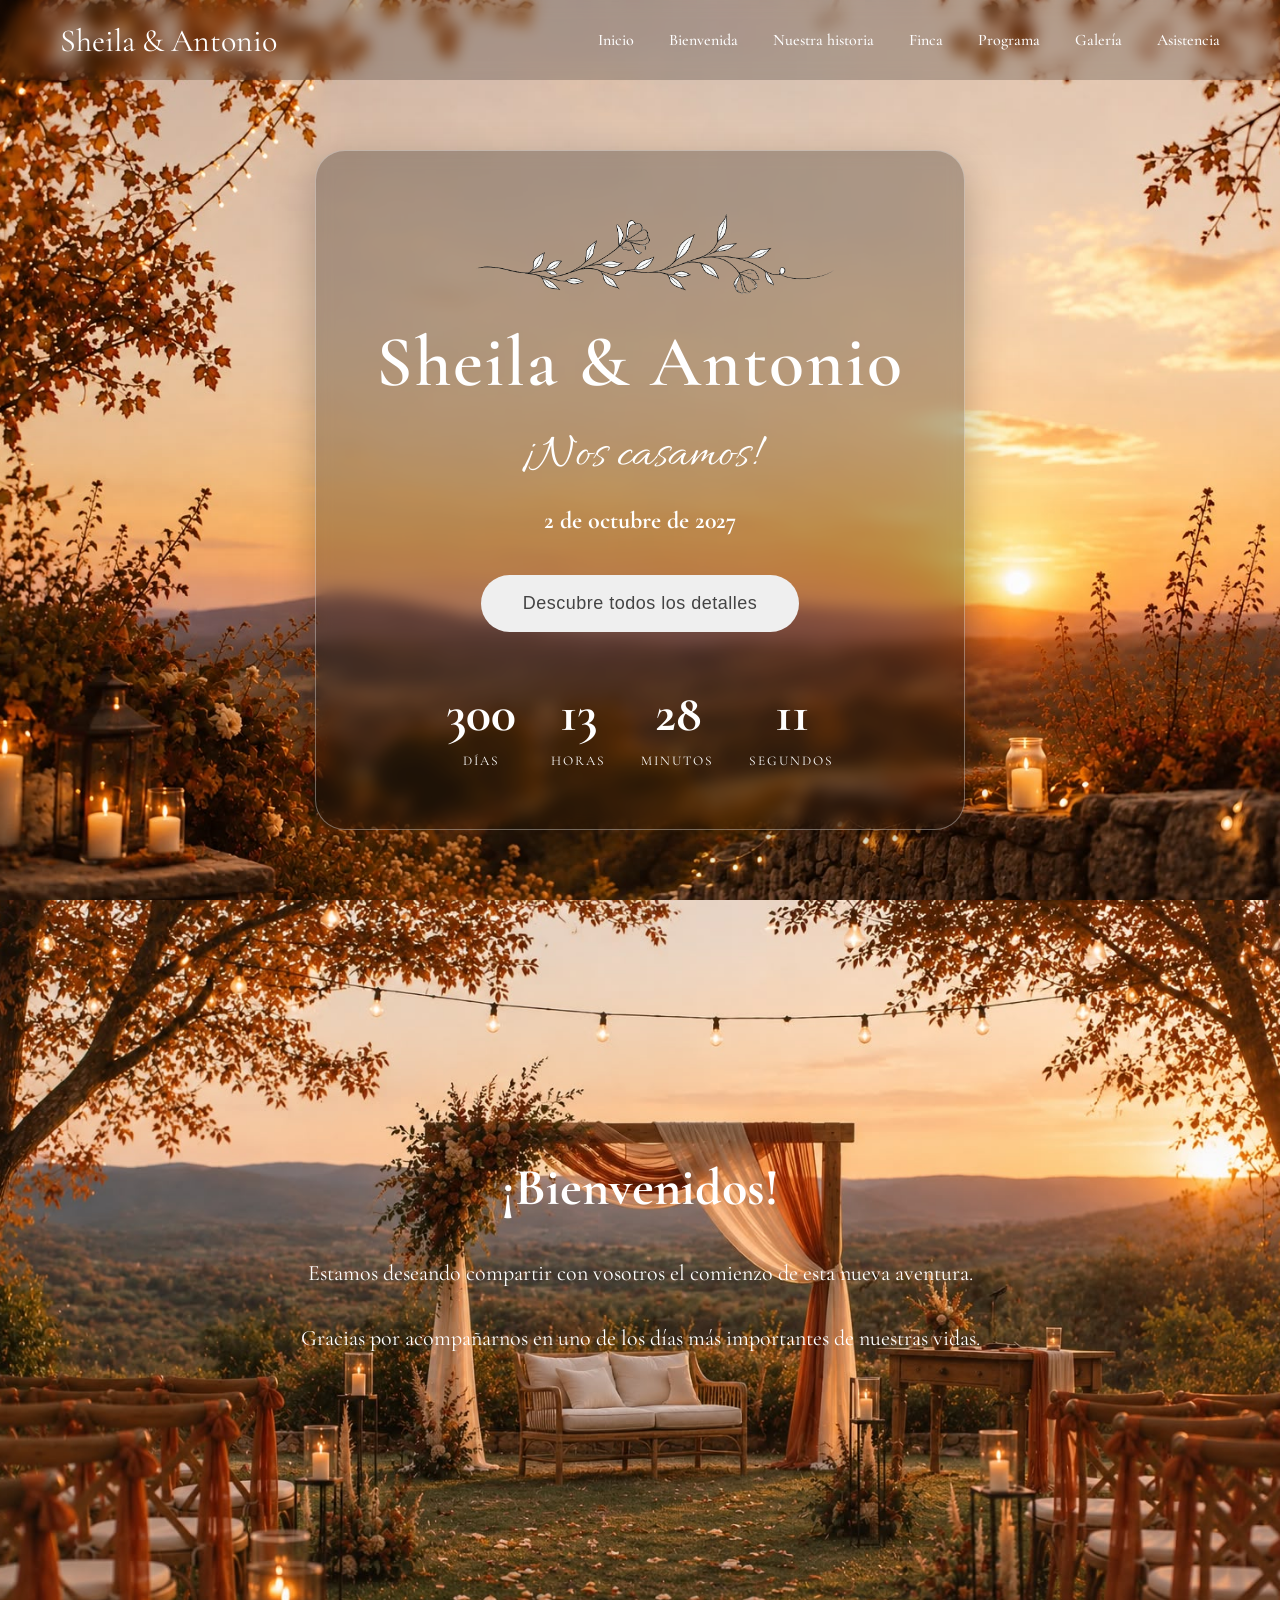
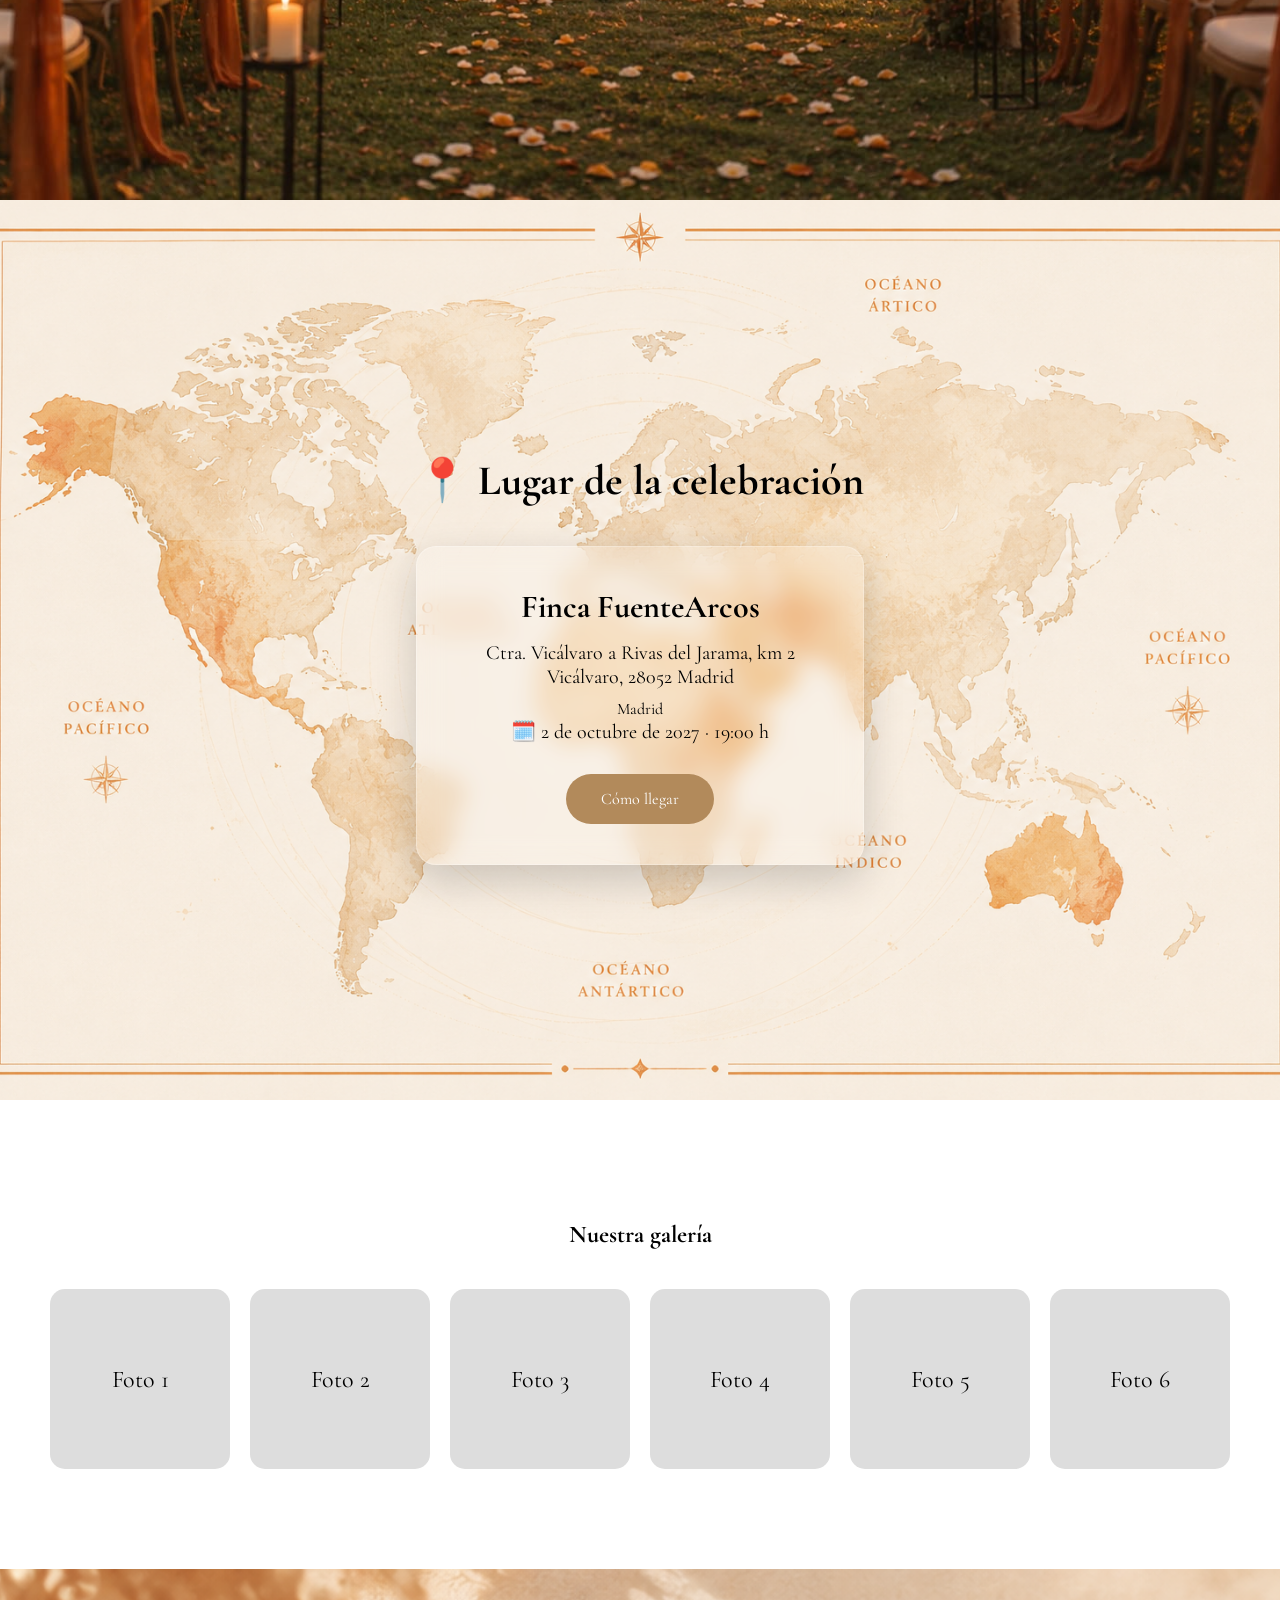
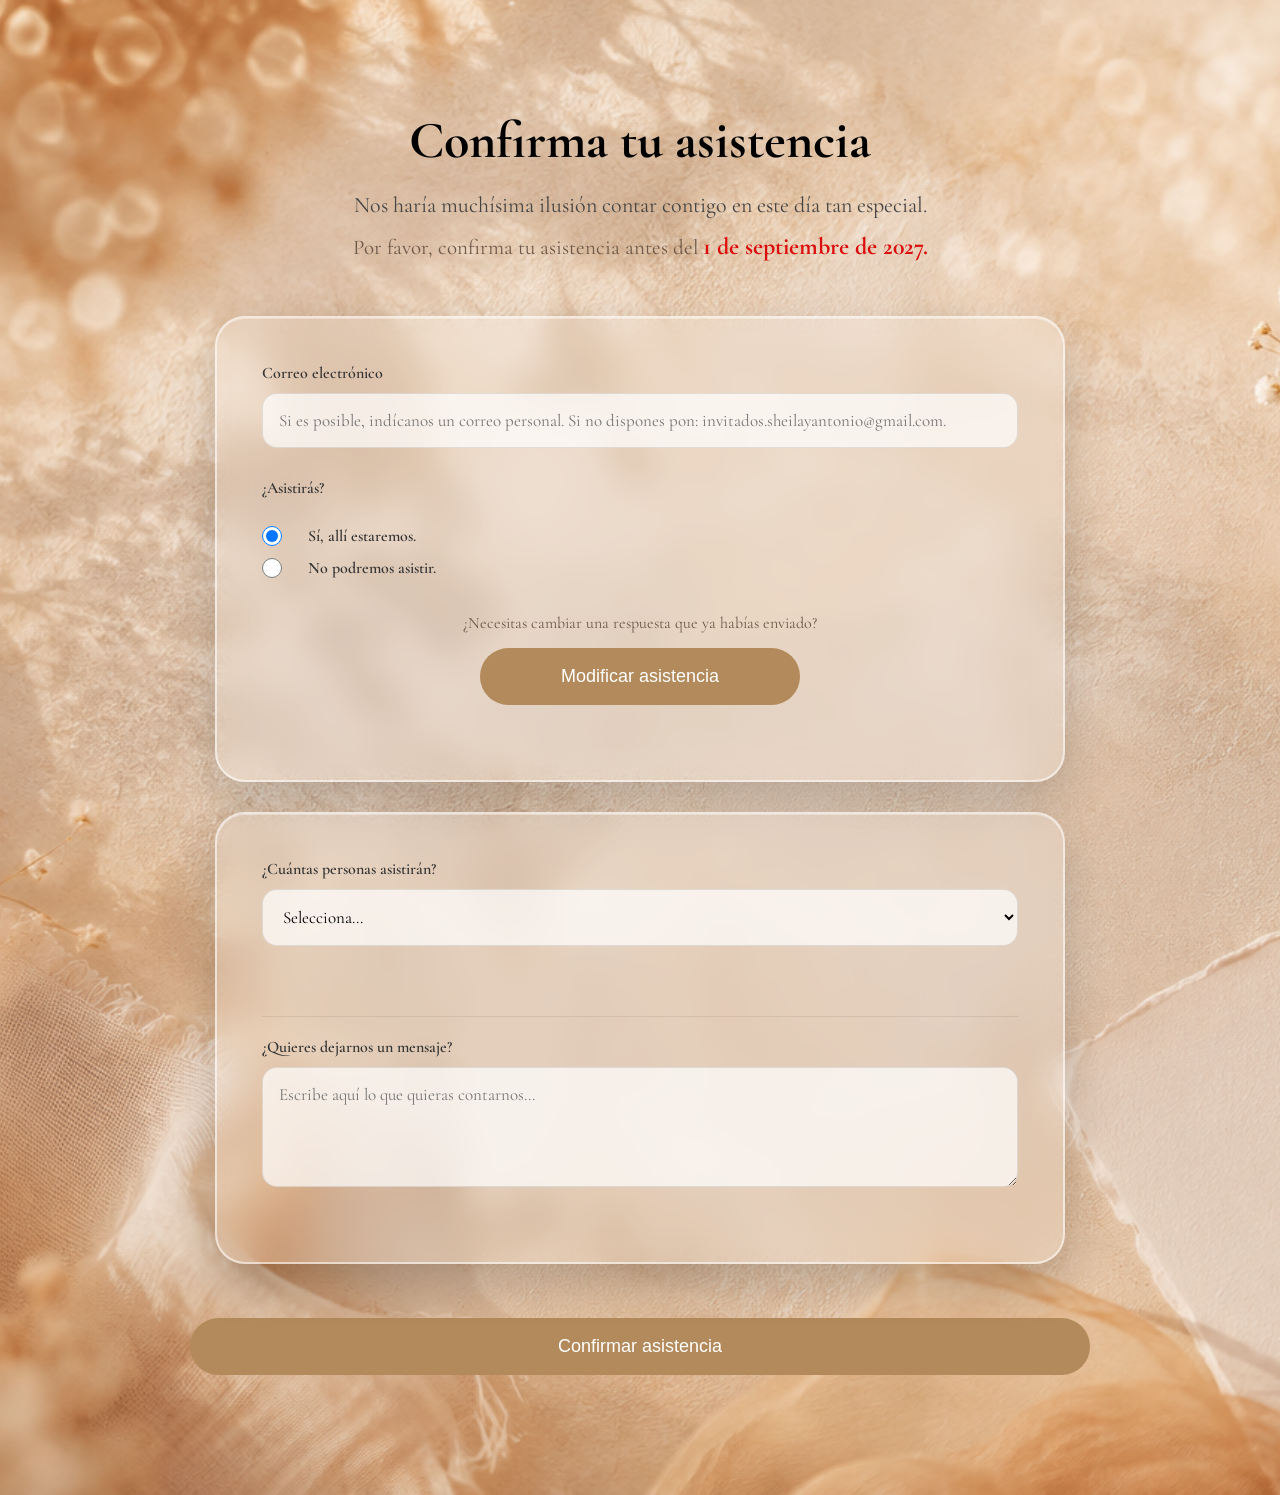
==== commit 289ba03c: "Descripción del cambio" ====
--- a/index.html
+++ b/index.html
@@ -235,7 +235,7 @@
                         id="email"
                         name="email"
                         required
-                        placeholder="Si es posible, indícanos un mail personal. Si no dispones pon: invitados.sheilayantonio@gmail.com."></textarea>
+                        placeholder="Si es posible, indícanos un correo personal. Si no dispones pon: invitados.sheilayantonio@gmail.com."></textarea>
 
                 </div>
 
@@ -454,7 +454,7 @@
 
             </p>
 
-            <div class="campo">
+            <div class="campo" style="margin-top: 18px;">
 
                 <label for="emailModificar">
                     Correo electrónico
